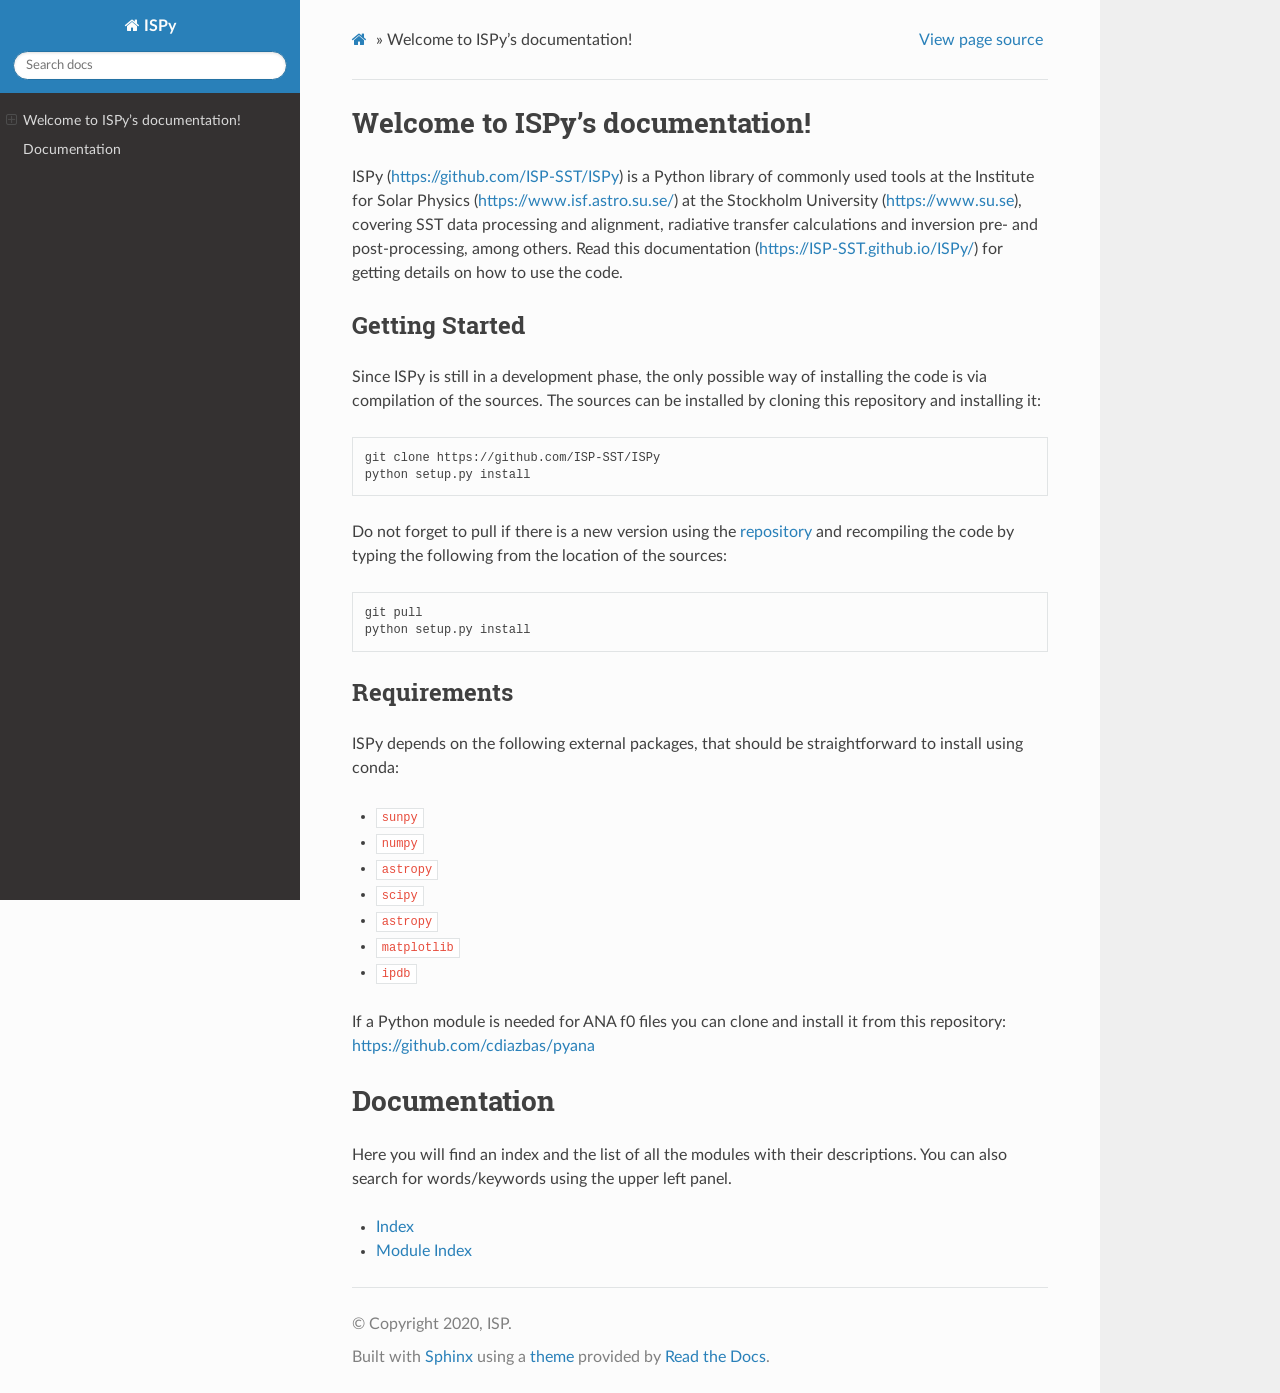
==== index.html @ ea4c1c2f "deploy: d328b750e63c481d239dda4cec0d5fa3be58a878" ====
<!DOCTYPE html>
<html class="writer-html5" lang="en" >
<head>
  <meta charset="utf-8" /><meta name="generator" content="Docutils 0.17.1: http://docutils.sourceforge.net/" />

  <meta name="viewport" content="width=device-width, initial-scale=1.0" />
  <title>Welcome to ISPy’s documentation! &mdash; ISPy 0.1 documentation</title>
      <link rel="stylesheet" href="_static/pygments.css" type="text/css" />
      <link rel="stylesheet" href="_static/css/theme.css" type="text/css" />
  <!--[if lt IE 9]>
    <script src="_static/js/html5shiv.min.js"></script>
  <![endif]-->
  
        <script data-url_root="./" id="documentation_options" src="_static/documentation_options.js"></script>
        <script src="_static/jquery.js"></script>
        <script src="_static/underscore.js"></script>
        <script src="_static/doctools.js"></script>
    <script src="_static/js/theme.js"></script>
    <link rel="index" title="Index" href="genindex.html" />
    <link rel="search" title="Search" href="search.html" /> 
</head>

<body class="wy-body-for-nav"> 
  <div class="wy-grid-for-nav">
    <nav data-toggle="wy-nav-shift" class="wy-nav-side">
      <div class="wy-side-scroll">
        <div class="wy-side-nav-search" >
            <a href="#" class="icon icon-home"> ISPy
          </a>
<div role="search">
  <form id="rtd-search-form" class="wy-form" action="search.html" method="get">
    <input type="text" name="q" placeholder="Search docs" />
    <input type="hidden" name="check_keywords" value="yes" />
    <input type="hidden" name="area" value="default" />
  </form>
</div>
        </div><div class="wy-menu wy-menu-vertical" data-spy="affix" role="navigation" aria-label="Navigation menu">
              <!-- Local TOC -->
              <div class="local-toc"><ul>
<li><a class="reference internal" href="#">Welcome to ISPy’s documentation!</a><ul>
<li><a class="reference internal" href="#getting-started">Getting Started</a></li>
<li><a class="reference internal" href="#requirements">Requirements</a></li>
</ul>
</li>
<li><a class="reference internal" href="#documentation">Documentation</a></li>
</ul>
</div>
        </div>
      </div>
    </nav>

    <section data-toggle="wy-nav-shift" class="wy-nav-content-wrap"><nav class="wy-nav-top" aria-label="Mobile navigation menu" >
          <i data-toggle="wy-nav-top" class="fa fa-bars"></i>
          <a href="#">ISPy</a>
      </nav>

      <div class="wy-nav-content">
        <div class="rst-content">
          <div role="navigation" aria-label="Page navigation">
  <ul class="wy-breadcrumbs">
      <li><a href="#" class="icon icon-home"></a> &raquo;</li>
      <li>Welcome to ISPy’s documentation!</li>
      <li class="wy-breadcrumbs-aside">
            <a href="_sources/index.rst.txt" rel="nofollow"> View page source</a>
      </li>
  </ul>
  <hr/>
</div>
          <div role="main" class="document" itemscope="itemscope" itemtype="http://schema.org/Article">
           <div itemprop="articleBody">
             
  <section id="welcome-to-ispy-s-documentation">
<h1>Welcome to ISPy’s documentation!<a class="headerlink" href="#welcome-to-ispy-s-documentation" title="Permalink to this headline"></a></h1>
<p>ISPy (<a class="reference external" href="https://github.com/ISP-SST/ISPy">https://github.com/ISP-SST/ISPy</a>) is a Python library of commonly used tools at the Institute for Solar Physics (<a class="reference external" href="https://www.isf.astro.su.se/">https://www.isf.astro.su.se/</a>) at the Stockholm University (<a class="reference external" href="https://www.su.se">https://www.su.se</a>), covering SST data processing and alignment, radiative transfer calculations and inversion pre- and post-processing, among others. Read this documentation (<a class="reference external" href="https://ISP-SST.github.io/ISPy/">https://ISP-SST.github.io/ISPy/</a>) for getting details on how to use the code.</p>
<section id="getting-started">
<h2>Getting Started<a class="headerlink" href="#getting-started" title="Permalink to this headline"></a></h2>
<p>Since ISPy is still in a development phase, the only possible way of
installing the code is via compilation of the sources.
The sources can be installed by cloning this repository and installing it:</p>
<div class="highlight-default notranslate"><div class="highlight"><pre><span></span><span class="n">git</span> <span class="n">clone</span> <span class="n">https</span><span class="p">:</span><span class="o">//</span><span class="n">github</span><span class="o">.</span><span class="n">com</span><span class="o">/</span><span class="n">ISP</span><span class="o">-</span><span class="n">SST</span><span class="o">/</span><span class="n">ISPy</span>
<span class="n">python</span> <span class="n">setup</span><span class="o">.</span><span class="n">py</span> <span class="n">install</span>
</pre></div>
</div>
<p>Do not forget to pull if there is a new version using the <a class="reference external" href="https://github.com/ISP-SST/ISPy">repository</a> and recompiling the code by typing the following from the location of the sources:</p>
<div class="highlight-default notranslate"><div class="highlight"><pre><span></span><span class="n">git</span> <span class="n">pull</span>
<span class="n">python</span> <span class="n">setup</span><span class="o">.</span><span class="n">py</span> <span class="n">install</span>
</pre></div>
</div>
</section>
<section id="requirements">
<h2>Requirements<a class="headerlink" href="#requirements" title="Permalink to this headline"></a></h2>
<p>ISPy depends on the following external packages, that should be straightforward to install using conda:</p>
<ul class="simple">
<li><p><code class="docutils literal notranslate"><span class="pre">sunpy</span></code></p></li>
<li><p><code class="docutils literal notranslate"><span class="pre">numpy</span></code></p></li>
<li><p><code class="docutils literal notranslate"><span class="pre">astropy</span></code></p></li>
<li><p><code class="docutils literal notranslate"><span class="pre">scipy</span></code></p></li>
<li><p><code class="docutils literal notranslate"><span class="pre">astropy</span></code></p></li>
<li><p><code class="docutils literal notranslate"><span class="pre">matplotlib</span></code></p></li>
<li><p><code class="docutils literal notranslate"><span class="pre">ipdb</span></code></p></li>
</ul>
<p>If a Python module is needed for ANA f0 files you can clone and install it from this repository: <a class="reference external" href="https://github.com/cdiazbas/pyana">https://github.com/cdiazbas/pyana</a></p>
<div class="toctree-wrapper compound">
</div>
</section>
</section>
<section id="documentation">
<h1>Documentation<a class="headerlink" href="#documentation" title="Permalink to this headline"></a></h1>
<p>Here you will find an index and the list of all the modules with their descriptions. You can also search for words/keywords using the upper left panel.</p>
<ul class="simple">
<li><p><a class="reference internal" href="genindex.html"><span class="std std-ref">Index</span></a></p></li>
<li><p><a class="reference internal" href="py-modindex.html"><span class="std std-ref">Module Index</span></a></p></li>
</ul>
</section>


           </div>
          </div>
          <footer>

  <hr/>

  <div role="contentinfo">
    <p>&#169; Copyright 2020, ISP.</p>
  </div>

  Built with <a href="https://www.sphinx-doc.org/">Sphinx</a> using a
    <a href="https://github.com/readthedocs/sphinx_rtd_theme">theme</a>
    provided by <a href="https://readthedocs.org">Read the Docs</a>.
   

</footer>
        </div>
      </div>
    </section>
  </div>
  <script>
      jQuery(function () {
          SphinxRtdTheme.Navigation.enable(true);
      });
  </script> 

</body>
</html>
---- _static/css/theme.css ----
html{box-sizing:border-box}*,:after,:before{box-sizing:inherit}article,aside,details,figcaption,figure,footer,header,hgroup,nav,section{display:block}audio,canvas,video{display:inline-block;*display:inline;*zoom:1}[hidden],audio:not([controls]){display:none}*{-webkit-box-sizing:border-box;-moz-box-sizing:border-box;box-sizing:border-box}html{font-size:100%;-webkit-text-size-adjust:100%;-ms-text-size-adjust:100%}body{margin:0}a:active,a:hover{outline:0}abbr[title]{border-bottom:1px dotted}b,strong{font-weight:700}blockquote{margin:0}dfn{font-style:italic}ins{background:#ff9;text-decoration:none}ins,mark{color:#000}mark{background:#ff0;font-style:italic;font-weight:700}.rst-content code,.rst-content tt,code,kbd,pre,samp{font-family:monospace,serif;_font-family:courier new,monospace;font-size:1em}pre{white-space:pre}q{quotes:none}q:after,q:before{content:"";content:none}small{font-size:85%}sub,sup{font-size:75%;line-height:0;position:relative;vertical-align:baseline}sup{top:-.5em}sub{bottom:-.25em}dl,ol,ul{margin:0;padding:0;list-style:none;list-style-image:none}li{list-style:none}dd{margin:0}img{border:0;-ms-interpolation-mode:bicubic;vertical-align:middle;max-width:100%}svg:not(:root){overflow:hidden}figure,form{margin:0}label{cursor:pointer}button,input,select,textarea{font-size:100%;margin:0;vertical-align:baseline;*vertical-align:middle}button,input{line-height:normal}button,input[type=button],input[type=reset],input[type=submit]{cursor:pointer;-webkit-appearance:button;*overflow:visible}button[disabled],input[disabled]{cursor:default}input[type=search]{-webkit-appearance:textfield;-moz-box-sizing:content-box;-webkit-box-sizing:content-box;box-sizing:content-box}textarea{resize:vertical}table{border-collapse:collapse;border-spacing:0}td{vertical-align:top}.chromeframe{margin:.2em 0;background:#ccc;color:#000;padding:.2em 0}.ir{display:block;border:0;text-indent:-999em;overflow:hidden;background-color:transparent;background-repeat:no-repeat;text-align:left;direction:ltr;*line-height:0}.ir br{display:none}.hidden{display:none!important;visibility:hidden}.visuallyhidden{border:0;clip:rect(0 0 0 0);height:1px;margin:-1px;overflow:hidden;padding:0;position:absolute;width:1px}.visuallyhidden.focusable:active,.visuallyhidden.focusable:focus{clip:auto;height:auto;margin:0;overflow:visible;position:static;width:auto}.invisible{visibility:hidden}.relative{position:relative}big,small{font-size:100%}@media print{body,html,section{background:none!important}*{box-shadow:none!important;text-shadow:none!important;filter:none!important;-ms-filter:none!important}a,a:visited{text-decoration:underline}.ir a:after,a[href^="#"]:after,a[href^="javascript:"]:after{content:""}blockquote,pre{page-break-inside:avoid}thead{display:table-header-group}img,tr{page-break-inside:avoid}img{max-width:100%!important}@page{margin:.5cm}.rst-content .toctree-wrapper>p.caption,h2,h3,p{orphans:3;widows:3}.rst-content .toctree-wrapper>p.caption,h2,h3{page-break-after:avoid}}.btn,.fa:before,.icon:before,.rst-content .admonition,.rst-content .admonition-title:before,.rst-content .admonition-todo,.rst-content .attention,.rst-content .caution,.rst-content .code-block-caption .headerlink:before,.rst-content .danger,.rst-content .eqno .headerlink:before,.rst-content .error,.rst-content .hint,.rst-content .important,.rst-content .note,.rst-content .seealso,.rst-content .tip,.rst-content .warning,.rst-content code.download span:first-child:before,.rst-content dl dt .headerlink:before,.rst-content h1 .headerlink:before,.rst-content h2 .headerlink:before,.rst-content h3 .headerlink:before,.rst-content h4 .headerlink:before,.rst-content h5 .headerlink:before,.rst-content h6 .headerlink:before,.rst-content p.caption .headerlink:before,.rst-content p .headerlink:before,.rst-content table>caption .headerlink:before,.rst-content tt.download span:first-child:before,.wy-alert,.wy-dropdown .caret:before,.wy-inline-validate.wy-inline-validate-danger .wy-input-context:before,.wy-inline-validate.wy-inline-validate-info .wy-input-context:before,.wy-inline-validate.wy-inline-validate-success .wy-input-context:before,.wy-inline-validate.wy-inline-validate-warning .wy-input-context:before,.wy-menu-vertical li.current>a,.wy-menu-vertical li.current>a button.toctree-expand:before,.wy-menu-vertical li.on a,.wy-menu-vertical li.on a button.toctree-expand:before,.wy-menu-vertical li button.toctree-expand:before,.wy-nav-top a,.wy-side-nav-search .wy-dropdown>a,.wy-side-nav-search>a,input[type=color],input[type=date],input[type=datetime-local],input[type=datetime],input[type=email],input[type=month],input[type=number],input[type=password],input[type=search],input[type=tel],input[type=text],input[type=time],input[type=url],input[type=week],select,textarea{-webkit-font-smoothing:antialiased}.clearfix{*zoom:1}.clearfix:after,.clearfix:before{display:table;content:""}.clearfix:after{clear:both}/*!
 *  Font Awesome 4.7.0 by @davegandy - http://fontawesome.io - @fontawesome
 *  License - http://fontawesome.io/license (Font: SIL OFL 1.1, CSS: MIT License)
 */@font-face{font-family:FontAwesome;src:url(fonts/fontawesome-webfont.eot?674f50d287a8c48dc19ba404d20fe713);src:url(fonts/fontawesome-webfont.eot?674f50d287a8c48dc19ba404d20fe713?#iefix&v=4.7.0) format("embedded-opentype"),url(fonts/fontawesome-webfont.woff2?af7ae505a9eed503f8b8e6982036873e) format("woff2"),url(fonts/fontawesome-webfont.woff?fee66e712a8a08eef5805a46892932ad) format("woff"),url(fonts/fontawesome-webfont.ttf?b06871f281fee6b241d60582ae9369b9) format("truetype"),url(fonts/fontawesome-webfont.svg?912ec66d7572ff821749319396470bde#fontawesomeregular) format("svg");font-weight:400;font-style:normal}.fa,.icon,.rst-content .admonition-title,.rst-content .code-block-caption .headerlink,.rst-content .eqno .headerlink,.rst-content code.download span:first-child,.rst-content dl dt .headerlink,.rst-content h1 .headerlink,.rst-content h2 .headerlink,.rst-content h3 .headerlink,.rst-content h4 .headerlink,.rst-content h5 .headerlink,.rst-content h6 .headerlink,.rst-content p.caption .headerlink,.rst-content p .headerlink,.rst-content table>caption .headerlink,.rst-content tt.download span:first-child,.wy-menu-vertical li.current>a button.toctree-expand,.wy-menu-vertical li.on a button.toctree-expand,.wy-menu-vertical li button.toctree-expand{display:inline-block;font:normal normal normal 14px/1 FontAwesome;font-size:inherit;text-rendering:auto;-webkit-font-smoothing:antialiased;-moz-osx-font-smoothing:grayscale}.fa-lg{font-size:1.33333em;line-height:.75em;vertical-align:-15%}.fa-2x{font-size:2em}.fa-3x{font-size:3em}.fa-4x{font-size:4em}.fa-5x{font-size:5em}.fa-fw{width:1.28571em;text-align:center}.fa-ul{padding-left:0;margin-left:2.14286em;list-style-type:none}.fa-ul>li{position:relative}.fa-li{position:absolute;left:-2.14286em;width:2.14286em;top:.14286em;text-align:center}.fa-li.fa-lg{left:-1.85714em}.fa-border{padding:.2em .25em .15em;border:.08em solid #eee;border-radius:.1em}.fa-pull-left{float:left}.fa-pull-right{float:right}.fa-pull-left.icon,.fa.fa-pull-left,.rst-content .code-block-caption .fa-pull-left.headerlink,.rst-content .eqno .fa-pull-left.headerlink,.rst-content .fa-pull-left.admonition-title,.rst-content code.download span.fa-pull-left:first-child,.rst-content dl dt .fa-pull-left.headerlink,.rst-content h1 .fa-pull-left.headerlink,.rst-content h2 .fa-pull-left.headerlink,.rst-content h3 .fa-pull-left.headerlink,.rst-content h4 .fa-pull-left.headerlink,.rst-content h5 .fa-pull-left.headerlink,.rst-content h6 .fa-pull-left.headerlink,.rst-content p .fa-pull-left.headerlink,.rst-content table>caption .fa-pull-left.headerlink,.rst-content tt.download span.fa-pull-left:first-child,.wy-menu-vertical li.current>a button.fa-pull-left.toctree-expand,.wy-menu-vertical li.on a button.fa-pull-left.toctree-expand,.wy-menu-vertical li button.fa-pull-left.toctree-expand{margin-right:.3em}.fa-pull-right.icon,.fa.fa-pull-right,.rst-content .code-block-caption .fa-pull-right.headerlink,.rst-content .eqno .fa-pull-right.headerlink,.rst-content .fa-pull-right.admonition-title,.rst-content code.download span.fa-pull-right:first-child,.rst-content dl dt .fa-pull-right.headerlink,.rst-content h1 .fa-pull-right.headerlink,.rst-content h2 .fa-pull-right.headerlink,.rst-content h3 .fa-pull-right.headerlink,.rst-content h4 .fa-pull-right.headerlink,.rst-content h5 .fa-pull-right.headerlink,.rst-content h6 .fa-pull-right.headerlink,.rst-content p .fa-pull-right.headerlink,.rst-content table>caption .fa-pull-right.headerlink,.rst-content tt.download span.fa-pull-right:first-child,.wy-menu-vertical li.current>a button.fa-pull-right.toctree-expand,.wy-menu-vertical li.on a button.fa-pull-right.toctree-expand,.wy-menu-vertical li button.fa-pull-right.toctree-expand{margin-left:.3em}.pull-right{float:right}.pull-left{float:left}.fa.pull-left,.pull-left.icon,.rst-content .code-block-caption .pull-left.headerlink,.rst-content .eqno .pull-left.headerlink,.rst-content .pull-left.admonition-title,.rst-content code.download span.pull-left:first-child,.rst-content dl dt .pull-left.headerlink,.rst-content h1 .pull-left.headerlink,.rst-content h2 .pull-left.headerlink,.rst-content h3 .pull-left.headerlink,.rst-content h4 .pull-left.headerlink,.rst-content h5 .pull-left.headerlink,.rst-content h6 .pull-left.headerlink,.rst-content p .pull-left.headerlink,.rst-content table>caption .pull-left.headerlink,.rst-content tt.download span.pull-left:first-child,.wy-menu-vertical li.current>a button.pull-left.toctree-expand,.wy-menu-vertical li.on a button.pull-left.toctree-expand,.wy-menu-vertical li button.pull-left.toctree-expand{margin-right:.3em}.fa.pull-right,.pull-right.icon,.rst-content .code-block-caption .pull-right.headerlink,.rst-content .eqno .pull-right.headerlink,.rst-content .pull-right.admonition-title,.rst-content code.download span.pull-right:first-child,.rst-content dl dt .pull-right.headerlink,.rst-content h1 .pull-right.headerlink,.rst-content h2 .pull-right.headerlink,.rst-content h3 .pull-right.headerlink,.rst-content h4 .pull-right.headerlink,.rst-content h5 .pull-right.headerlink,.rst-content h6 .pull-right.headerlink,.rst-content p .pull-right.headerlink,.rst-content table>caption .pull-right.headerlink,.rst-content tt.download span.pull-right:first-child,.wy-menu-vertical li.current>a button.pull-right.toctree-expand,.wy-menu-vertical li.on a button.pull-right.toctree-expand,.wy-menu-vertical li button.pull-right.toctree-expand{margin-left:.3em}.fa-spin{-webkit-animation:fa-spin 2s linear infinite;animation:fa-spin 2s linear infinite}.fa-pulse{-webkit-animation:fa-spin 1s steps(8) infinite;animation:fa-spin 1s steps(8) infinite}@-webkit-keyframes fa-spin{0%{-webkit-transform:rotate(0deg);transform:rotate(0deg)}to{-webkit-transform:rotate(359deg);transform:rotate(359deg)}}@keyframes fa-spin{0%{-webkit-transform:rotate(0deg);transform:rotate(0deg)}to{-webkit-transform:rotate(359deg);transform:rotate(359deg)}}.fa-rotate-90{-ms-filter:"progid:DXImageTransform.Microsoft.BasicImage(rotation=1)";-webkit-transform:rotate(90deg);-ms-transform:rotate(90deg);transform:rotate(90deg)}.fa-rotate-180{-ms-filter:"progid:DXImageTransform.Microsoft.BasicImage(rotation=2)";-webkit-transform:rotate(180deg);-ms-transform:rotate(180deg);transform:rotate(180deg)}.fa-rotate-270{-ms-filter:"progid:DXImageTransform.Microsoft.BasicImage(rotation=3)";-webkit-transform:rotate(270deg);-ms-transform:rotate(270deg);transform:rotate(270deg)}.fa-flip-horizontal{-ms-filter:"progid:DXImageTransform.Microsoft.BasicImage(rotation=0, mirror=1)";-webkit-transform:scaleX(-1);-ms-transform:scaleX(-1);transform:scaleX(-1)}.fa-flip-vertical{-ms-filter:"progid:DXImageTransform.Microsoft.BasicImage(rotation=2, mirror=1)";-webkit-transform:scaleY(-1);-ms-transform:scaleY(-1);transform:scaleY(-1)}:root .fa-flip-horizontal,:root .fa-flip-vertical,:root .fa-rotate-90,:root .fa-rotate-180,:root .fa-rotate-270{filter:none}.fa-stack{position:relative;display:inline-block;width:2em;height:2em;line-height:2em;vertical-align:middle}.fa-stack-1x,.fa-stack-2x{position:absolute;left:0;width:100%;text-align:center}.fa-stack-1x{line-height:inherit}.fa-stack-2x{font-size:2em}.fa-inverse{color:#fff}.fa-glass:before{content:""}.fa-music:before{content:""}.fa-search:before,.icon-search:before{content:""}.fa-envelope-o:before{content:""}.fa-heart:before{content:""}.fa-star:before{content:""}.fa-star-o:before{content:""}.fa-user:before{content:""}.fa-film:before{content:""}.fa-th-large:before{content:""}.fa-th:before{content:""}.fa-th-list:before{content:""}.fa-check:before{content:""}.fa-close:before,.fa-remove:before,.fa-times:before{content:""}.fa-search-plus:before{content:""}.fa-search-minus:before{content:""}.fa-power-off:before{content:""}.fa-signal:before{content:""}.fa-cog:before,.fa-gear:before{content:""}.fa-trash-o:before{content:""}.fa-home:before,.icon-home:before{content:""}.fa-file-o:before{content:""}.fa-clock-o:before{content:""}.fa-road:before{content:""}.fa-download:before,.rst-content code.download span:first-child:before,.rst-content tt.download span:first-child:before{content:""}.fa-arrow-circle-o-down:before{content:""}.fa-arrow-circle-o-up:before{content:""}.fa-inbox:before{content:""}.fa-play-circle-o:before{content:""}.fa-repeat:before,.fa-rotate-right:before{content:""}.fa-refresh:before{content:""}.fa-list-alt:before{content:""}.fa-lock:before{content:""}.fa-flag:before{content:""}.fa-headphones:before{content:""}.fa-volume-off:before{content:""}.fa-volume-down:before{content:""}.fa-volume-up:before{content:""}.fa-qrcode:before{content:""}.fa-barcode:before{content:""}.fa-tag:before{content:""}.fa-tags:before{content:""}.fa-book:before,.icon-book:before{content:""}.fa-bookmark:before{content:""}.fa-print:before{content:""}.fa-camera:before{content:""}.fa-font:before{content:""}.fa-bold:before{content:""}.fa-italic:before{content:""}.fa-text-height:before{content:""}.fa-text-width:before{content:""}.fa-align-left:before{content:""}.fa-align-center:before{content:""}.fa-align-right:before{content:""}.fa-align-justify:before{content:""}.fa-list:before{content:""}.fa-dedent:before,.fa-outdent:before{content:""}.fa-indent:before{content:""}.fa-video-camera:before{content:""}.fa-image:before,.fa-photo:before,.fa-picture-o:before{content:""}.fa-pencil:before{content:""}.fa-map-marker:before{content:""}.fa-adjust:before{content:""}.fa-tint:before{content:""}.fa-edit:before,.fa-pencil-square-o:before{content:""}.fa-share-square-o:before{content:""}.fa-check-square-o:before{content:""}.fa-arrows:before{content:""}.fa-step-backward:before{content:""}.fa-fast-backward:before{content:""}.fa-backward:before{content:""}.fa-play:before{content:""}.fa-pause:before{content:""}.fa-stop:before{content:""}.fa-forward:before{content:""}.fa-fast-forward:before{content:""}.fa-step-forward:before{content:""}.fa-eject:before{content:""}.fa-chevron-left:before{content:""}.fa-chevron-right:before{content:""}.fa-plus-circle:before{content:""}.fa-minus-circle:before{content:""}.fa-times-circle:before,.wy-inline-validate.wy-inline-validate-danger .wy-input-context:before{content:""}.fa-check-circle:before,.wy-inline-validate.wy-inline-validate-success .wy-input-context:before{content:""}.fa-question-circle:before{content:""}.fa-info-circle:before{content:""}.fa-crosshairs:before{content:""}.fa-times-circle-o:before{content:""}.fa-check-circle-o:before{content:""}.fa-ban:before{content:""}.fa-arrow-left:before{content:""}.fa-arrow-right:before{content:""}.fa-arrow-up:before{content:""}.fa-arrow-down:before{content:""}.fa-mail-forward:before,.fa-share:before{content:""}.fa-expand:before{content:""}.fa-compress:before{content:""}.fa-plus:before{content:""}.fa-minus:before{content:""}.fa-asterisk:before{content:""}.fa-exclamation-circle:before,.rst-content .admonition-title:before,.wy-inline-validate.wy-inline-validate-info .wy-input-context:before,.wy-inline-validate.wy-inline-validate-warning .wy-input-context:before{content:""}.fa-gift:before{content:""}.fa-leaf:before{content:""}.fa-fire:before,.icon-fire:before{content:""}.fa-eye:before{content:""}.fa-eye-slash:before{content:""}.fa-exclamation-triangle:before,.fa-warning:before{content:""}.fa-plane:before{content:""}.fa-calendar:before{content:""}.fa-random:before{content:""}.fa-comment:before{content:""}.fa-magnet:before{content:""}.fa-chevron-up:before{content:""}.fa-chevron-down:before{content:""}.fa-retweet:before{content:""}.fa-shopping-cart:before{content:""}.fa-folder:before{content:""}.fa-folder-open:before{content:""}.fa-arrows-v:before{content:""}.fa-arrows-h:before{content:""}.fa-bar-chart-o:before,.fa-bar-chart:before{content:""}.fa-twitter-square:before{content:""}.fa-facebook-square:before{content:""}.fa-camera-retro:before{content:""}.fa-key:before{content:""}.fa-cogs:before,.fa-gears:before{content:""}.fa-comments:before{content:""}.fa-thumbs-o-up:before{content:""}.fa-thumbs-o-down:before{content:""}.fa-star-half:before{content:""}.fa-heart-o:before{content:""}.fa-sign-out:before{content:""}.fa-linkedin-square:before{content:""}.fa-thumb-tack:before{content:""}.fa-external-link:before{content:""}.fa-sign-in:before{content:""}.fa-trophy:before{content:""}.fa-github-square:before{content:""}.fa-upload:before{content:""}.fa-lemon-o:before{content:""}.fa-phone:before{content:""}.fa-square-o:before{content:""}.fa-bookmark-o:before{content:""}.fa-phone-square:before{content:""}.fa-twitter:before{content:""}.fa-facebook-f:before,.fa-facebook:before{content:""}.fa-github:before,.icon-github:before{content:""}.fa-unlock:before{content:""}.fa-credit-card:before{content:""}.fa-feed:before,.fa-rss:before{content:""}.fa-hdd-o:before{content:""}.fa-bullhorn:before{content:""}.fa-bell:before{content:""}.fa-certificate:before{content:""}.fa-hand-o-right:before{content:""}.fa-hand-o-left:before{content:""}.fa-hand-o-up:before{content:""}.fa-hand-o-down:before{content:""}.fa-arrow-circle-left:before,.icon-circle-arrow-left:before{content:""}.fa-arrow-circle-right:before,.icon-circle-arrow-right:before{content:""}.fa-arrow-circle-up:before{content:""}.fa-arrow-circle-down:before{content:""}.fa-globe:before{content:""}.fa-wrench:before{content:""}.fa-tasks:before{content:""}.fa-filter:before{content:""}.fa-briefcase:before{content:""}.fa-arrows-alt:before{content:""}.fa-group:before,.fa-users:before{content:""}.fa-chain:before,.fa-link:before,.icon-link:before{content:""}.fa-cloud:before{content:""}.fa-flask:before{content:""}.fa-cut:before,.fa-scissors:before{content:""}.fa-copy:before,.fa-files-o:before{content:""}.fa-paperclip:before{content:""}.fa-floppy-o:before,.fa-save:before{content:""}.fa-square:before{content:""}.fa-bars:before,.fa-navicon:before,.fa-reorder:before{content:""}.fa-list-ul:before{content:""}.fa-list-ol:before{content:""}.fa-strikethrough:before{content:""}.fa-underline:before{content:""}.fa-table:before{content:""}.fa-magic:before{content:""}.fa-truck:before{content:""}.fa-pinterest:before{content:""}.fa-pinterest-square:before{content:""}.fa-google-plus-square:before{content:""}.fa-google-plus:before{content:""}.fa-money:before{content:""}.fa-caret-down:before,.icon-caret-down:before,.wy-dropdown .caret:before{content:""}.fa-caret-up:before{content:""}.fa-caret-left:before{content:""}.fa-caret-right:before{content:""}.fa-columns:before{content:""}.fa-sort:before,.fa-unsorted:before{content:""}.fa-sort-desc:before,.fa-sort-down:before{content:""}.fa-sort-asc:before,.fa-sort-up:before{content:""}.fa-envelope:before{content:""}.fa-linkedin:before{content:""}.fa-rotate-left:before,.fa-undo:before{content:""}.fa-gavel:before,.fa-legal:before{content:""}.fa-dashboard:before,.fa-tachometer:before{content:""}.fa-comment-o:before{content:""}.fa-comments-o:before{content:""}.fa-bolt:before,.fa-flash:before{content:""}.fa-sitemap:before{content:""}.fa-umbrella:before{content:""}.fa-clipboard:before,.fa-paste:before{content:""}.fa-lightbulb-o:before{content:""}.fa-exchange:before{content:""}.fa-cloud-download:before{content:""}.fa-cloud-upload:before{content:""}.fa-user-md:before{content:""}.fa-stethoscope:before{content:""}.fa-suitcase:before{content:""}.fa-bell-o:before{content:""}.fa-coffee:before{content:""}.fa-cutlery:before{content:""}.fa-file-text-o:before{content:""}.fa-building-o:before{content:""}.fa-hospital-o:before{content:""}.fa-ambulance:before{content:""}.fa-medkit:before{content:""}.fa-fighter-jet:before{content:""}.fa-beer:before{content:""}.fa-h-square:before{content:""}.fa-plus-square:before{content:""}.fa-angle-double-left:before{content:""}.fa-angle-double-right:before{content:""}.fa-angle-double-up:before{content:""}.fa-angle-double-down:before{content:""}.fa-angle-left:before{content:""}.fa-angle-right:before{content:""}.fa-angle-up:before{content:""}.fa-angle-down:before{content:""}.fa-desktop:before{content:""}.fa-laptop:before{content:""}.fa-tablet:before{content:""}.fa-mobile-phone:before,.fa-mobile:before{content:""}.fa-circle-o:before{content:""}.fa-quote-left:before{content:""}.fa-quote-right:before{content:""}.fa-spinner:before{content:""}.fa-circle:before{content:""}.fa-mail-reply:before,.fa-reply:before{content:""}.fa-github-alt:before{content:""}.fa-folder-o:before{content:""}.fa-folder-open-o:before{content:""}.fa-smile-o:before{content:""}.fa-frown-o:before{content:""}.fa-meh-o:before{content:""}.fa-gamepad:before{content:""}.fa-keyboard-o:before{content:""}.fa-flag-o:before{content:""}.fa-flag-checkered:before{content:""}.fa-terminal:before{content:""}.fa-code:before{content:""}.fa-mail-reply-all:before,.fa-reply-all:before{content:""}.fa-star-half-empty:before,.fa-star-half-full:before,.fa-star-half-o:before{content:""}.fa-location-arrow:before{content:""}.fa-crop:before{content:""}.fa-code-fork:before{content:""}.fa-chain-broken:before,.fa-unlink:before{content:""}.fa-question:before{content:""}.fa-info:before{content:""}.fa-exclamation:before{content:""}.fa-superscript:before{content:""}.fa-subscript:before{content:""}.fa-eraser:before{content:""}.fa-puzzle-piece:before{content:""}.fa-microphone:before{content:""}.fa-microphone-slash:before{content:""}.fa-shield:before{content:""}.fa-calendar-o:before{content:""}.fa-fire-extinguisher:before{content:""}.fa-rocket:before{content:""}.fa-maxcdn:before{content:""}.fa-chevron-circle-left:before{content:""}.fa-chevron-circle-right:before{content:""}.fa-chevron-circle-up:before{content:""}.fa-chevron-circle-down:before{content:""}.fa-html5:before{content:""}.fa-css3:before{content:""}.fa-anchor:before{content:""}.fa-unlock-alt:before{content:""}.fa-bullseye:before{content:""}.fa-ellipsis-h:before{content:""}.fa-ellipsis-v:before{content:""}.fa-rss-square:before{content:""}.fa-play-circle:before{content:""}.fa-ticket:before{content:""}.fa-minus-square:before{content:""}.fa-minus-square-o:before,.wy-menu-vertical li.current>a button.toctree-expand:before,.wy-menu-vertical li.on a button.toctree-expand:before{content:""}.fa-level-up:before{content:""}.fa-level-down:before{content:""}.fa-check-square:before{content:""}.fa-pencil-square:before{content:""}.fa-external-link-square:before{content:""}.fa-share-square:before{content:""}.fa-compass:before{content:""}.fa-caret-square-o-down:before,.fa-toggle-down:before{content:""}.fa-caret-square-o-up:before,.fa-toggle-up:before{content:""}.fa-caret-square-o-right:before,.fa-toggle-right:before{content:""}.fa-eur:before,.fa-euro:before{content:""}.fa-gbp:before{content:""}.fa-dollar:before,.fa-usd:before{content:""}.fa-inr:before,.fa-rupee:before{content:""}.fa-cny:before,.fa-jpy:before,.fa-rmb:before,.fa-yen:before{content:""}.fa-rouble:before,.fa-rub:before,.fa-ruble:before{content:""}.fa-krw:before,.fa-won:before{content:""}.fa-bitcoin:before,.fa-btc:before{content:""}.fa-file:before{content:""}.fa-file-text:before{content:""}.fa-sort-alpha-asc:before{content:""}.fa-sort-alpha-desc:before{content:""}.fa-sort-amount-asc:before{content:""}.fa-sort-amount-desc:before{content:""}.fa-sort-numeric-asc:before{content:""}.fa-sort-numeric-desc:before{content:""}.fa-thumbs-up:before{content:""}.fa-thumbs-down:before{content:""}.fa-youtube-square:before{content:""}.fa-youtube:before{content:""}.fa-xing:before{content:""}.fa-xing-square:before{content:""}.fa-youtube-play:before{content:""}.fa-dropbox:before{content:""}.fa-stack-overflow:before{content:""}.fa-instagram:before{content:""}.fa-flickr:before{content:""}.fa-adn:before{content:""}.fa-bitbucket:before,.icon-bitbucket:before{content:""}.fa-bitbucket-square:before{content:""}.fa-tumblr:before{content:""}.fa-tumblr-square:before{content:""}.fa-long-arrow-down:before{content:""}.fa-long-arrow-up:before{content:""}.fa-long-arrow-left:before{content:""}.fa-long-arrow-right:before{content:""}.fa-apple:before{content:""}.fa-windows:before{content:""}.fa-android:before{content:""}.fa-linux:before{content:""}.fa-dribbble:before{content:""}.fa-skype:before{content:""}.fa-foursquare:before{content:""}.fa-trello:before{content:""}.fa-female:before{content:""}.fa-male:before{content:""}.fa-gittip:before,.fa-gratipay:before{content:""}.fa-sun-o:before{content:""}.fa-moon-o:before{content:""}.fa-archive:before{content:""}.fa-bug:before{content:""}.fa-vk:before{content:""}.fa-weibo:before{content:""}.fa-renren:before{content:""}.fa-pagelines:before{content:""}.fa-stack-exchange:before{content:""}.fa-arrow-circle-o-right:before{content:""}.fa-arrow-circle-o-left:before{content:""}.fa-caret-square-o-left:before,.fa-toggle-left:before{content:""}.fa-dot-circle-o:before{content:""}.fa-wheelchair:before{content:""}.fa-vimeo-square:before{content:""}.fa-try:before,.fa-turkish-lira:before{content:""}.fa-plus-square-o:before,.wy-menu-vertical li button.toctree-expand:before{content:""}.fa-space-shuttle:before{content:""}.fa-slack:before{content:""}.fa-envelope-square:before{content:""}.fa-wordpress:before{content:""}.fa-openid:before{content:""}.fa-bank:before,.fa-institution:before,.fa-university:before{content:""}.fa-graduation-cap:before,.fa-mortar-board:before{content:""}.fa-yahoo:before{content:""}.fa-google:before{content:""}.fa-reddit:before{content:""}.fa-reddit-square:before{content:""}.fa-stumbleupon-circle:before{content:""}.fa-stumbleupon:before{content:""}.fa-delicious:before{content:""}.fa-digg:before{content:""}.fa-pied-piper-pp:before{content:""}.fa-pied-piper-alt:before{content:""}.fa-drupal:before{content:""}.fa-joomla:before{content:""}.fa-language:before{content:""}.fa-fax:before{content:""}.fa-building:before{content:""}.fa-child:before{content:""}.fa-paw:before{content:""}.fa-spoon:before{content:""}.fa-cube:before{content:""}.fa-cubes:before{content:""}.fa-behance:before{content:""}.fa-behance-square:before{content:""}.fa-steam:before{content:""}.fa-steam-square:before{content:""}.fa-recycle:before{content:""}.fa-automobile:before,.fa-car:before{content:""}.fa-cab:before,.fa-taxi:before{content:""}.fa-tree:before{content:""}.fa-spotify:before{content:""}.fa-deviantart:before{content:""}.fa-soundcloud:before{content:""}.fa-database:before{content:""}.fa-file-pdf-o:before{content:""}.fa-file-word-o:before{content:""}.fa-file-excel-o:before{content:""}.fa-file-powerpoint-o:before{content:""}.fa-file-image-o:before,.fa-file-photo-o:before,.fa-file-picture-o:before{content:""}.fa-file-archive-o:before,.fa-file-zip-o:before{content:""}.fa-file-audio-o:before,.fa-file-sound-o:before{content:""}.fa-file-movie-o:before,.fa-file-video-o:before{content:""}.fa-file-code-o:before{content:""}.fa-vine:before{content:""}.fa-codepen:before{content:""}.fa-jsfiddle:before{content:""}.fa-life-bouy:before,.fa-life-buoy:before,.fa-life-ring:before,.fa-life-saver:before,.fa-support:before{content:""}.fa-circle-o-notch:before{content:""}.fa-ra:before,.fa-rebel:before,.fa-resistance:before{content:""}.fa-empire:before,.fa-ge:before{content:""}.fa-git-square:before{content:""}.fa-git:before{content:""}.fa-hacker-news:before,.fa-y-combinator-square:before,.fa-yc-square:before{content:""}.fa-tencent-weibo:before{content:""}.fa-qq:before{content:""}.fa-wechat:before,.fa-weixin:before{content:""}.fa-paper-plane:before,.fa-send:before{content:""}.fa-paper-plane-o:before,.fa-send-o:before{content:""}.fa-history:before{content:""}.fa-circle-thin:before{content:""}.fa-header:before{content:""}.fa-paragraph:before{content:""}.fa-sliders:before{content:""}.fa-share-alt:before{content:""}.fa-share-alt-square:before{content:""}.fa-bomb:before{content:""}.fa-futbol-o:before,.fa-soccer-ball-o:before{content:""}.fa-tty:before{content:""}.fa-binoculars:before{content:""}.fa-plug:before{content:""}.fa-slideshare:before{content:""}.fa-twitch:before{content:""}.fa-yelp:before{content:""}.fa-newspaper-o:before{content:""}.fa-wifi:before{content:""}.fa-calculator:before{content:""}.fa-paypal:before{content:""}.fa-google-wallet:before{content:""}.fa-cc-visa:before{content:""}.fa-cc-mastercard:before{content:""}.fa-cc-discover:before{content:""}.fa-cc-amex:before{content:""}.fa-cc-paypal:before{content:""}.fa-cc-stripe:before{content:""}.fa-bell-slash:before{content:""}.fa-bell-slash-o:before{content:""}.fa-trash:before{content:""}.fa-copyright:before{content:""}.fa-at:before{content:""}.fa-eyedropper:before{content:""}.fa-paint-brush:before{content:""}.fa-birthday-cake:before{content:""}.fa-area-chart:before{content:""}.fa-pie-chart:before{content:""}.fa-line-chart:before{content:""}.fa-lastfm:before{content:""}.fa-lastfm-square:before{content:""}.fa-toggle-off:before{content:""}.fa-toggle-on:before{content:""}.fa-bicycle:before{content:""}.fa-bus:before{content:""}.fa-ioxhost:before{content:""}.fa-angellist:before{content:""}.fa-cc:before{content:""}.fa-ils:before,.fa-shekel:before,.fa-sheqel:before{content:""}.fa-meanpath:before{content:""}.fa-buysellads:before{content:""}.fa-connectdevelop:before{content:""}.fa-dashcube:before{content:""}.fa-forumbee:before{content:""}.fa-leanpub:before{content:""}.fa-sellsy:before{content:""}.fa-shirtsinbulk:before{content:""}.fa-simplybuilt:before{content:""}.fa-skyatlas:before{content:""}.fa-cart-plus:before{content:""}.fa-cart-arrow-down:before{content:""}.fa-diamond:before{content:""}.fa-ship:before{content:""}.fa-user-secret:before{content:""}.fa-motorcycle:before{content:""}.fa-street-view:before{content:""}.fa-heartbeat:before{content:""}.fa-venus:before{content:""}.fa-mars:before{content:""}.fa-mercury:before{content:""}.fa-intersex:before,.fa-transgender:before{content:""}.fa-transgender-alt:before{content:""}.fa-venus-double:before{content:""}.fa-mars-double:before{content:""}.fa-venus-mars:before{content:""}.fa-mars-stroke:before{content:""}.fa-mars-stroke-v:before{content:""}.fa-mars-stroke-h:before{content:""}.fa-neuter:before{content:""}.fa-genderless:before{content:""}.fa-facebook-official:before{content:""}.fa-pinterest-p:before{content:""}.fa-whatsapp:before{content:""}.fa-server:before{content:""}.fa-user-plus:before{content:""}.fa-user-times:before{content:""}.fa-bed:before,.fa-hotel:before{content:""}.fa-viacoin:before{content:""}.fa-train:before{content:""}.fa-subway:before{content:""}.fa-medium:before{content:""}.fa-y-combinator:before,.fa-yc:before{content:""}.fa-optin-monster:before{content:""}.fa-opencart:before{content:""}.fa-expeditedssl:before{content:""}.fa-battery-4:before,.fa-battery-full:before,.fa-battery:before{content:""}.fa-battery-3:before,.fa-battery-three-quarters:before{content:""}.fa-battery-2:before,.fa-battery-half:before{content:""}.fa-battery-1:before,.fa-battery-quarter:before{content:""}.fa-battery-0:before,.fa-battery-empty:before{content:""}.fa-mouse-pointer:before{content:""}.fa-i-cursor:before{content:""}.fa-object-group:before{content:""}.fa-object-ungroup:before{content:""}.fa-sticky-note:before{content:""}.fa-sticky-note-o:before{content:""}.fa-cc-jcb:before{content:""}.fa-cc-diners-club:before{content:""}.fa-clone:before{content:""}.fa-balance-scale:before{content:""}.fa-hourglass-o:before{content:""}.fa-hourglass-1:before,.fa-hourglass-start:before{content:""}.fa-hourglass-2:before,.fa-hourglass-half:before{content:""}.fa-hourglass-3:before,.fa-hourglass-end:before{content:""}.fa-hourglass:before{content:""}.fa-hand-grab-o:before,.fa-hand-rock-o:before{content:""}.fa-hand-paper-o:before,.fa-hand-stop-o:before{content:""}.fa-hand-scissors-o:before{content:""}.fa-hand-lizard-o:before{content:""}.fa-hand-spock-o:before{content:""}.fa-hand-pointer-o:before{content:""}.fa-hand-peace-o:before{content:""}.fa-trademark:before{content:""}.fa-registered:before{content:""}.fa-creative-commons:before{content:""}.fa-gg:before{content:""}.fa-gg-circle:before{content:""}.fa-tripadvisor:before{content:""}.fa-odnoklassniki:before{content:""}.fa-odnoklassniki-square:before{content:""}.fa-get-pocket:before{content:""}.fa-wikipedia-w:before{content:""}.fa-safari:before{content:""}.fa-chrome:before{content:""}.fa-firefox:before{content:""}.fa-opera:before{content:""}.fa-internet-explorer:before{content:""}.fa-television:before,.fa-tv:before{content:""}.fa-contao:before{content:""}.fa-500px:before{content:""}.fa-amazon:before{content:""}.fa-calendar-plus-o:before{content:""}.fa-calendar-minus-o:before{content:""}.fa-calendar-times-o:before{content:""}.fa-calendar-check-o:before{content:""}.fa-industry:before{content:""}.fa-map-pin:before{content:""}.fa-map-signs:before{content:""}.fa-map-o:before{content:""}.fa-map:before{content:""}.fa-commenting:before{content:""}.fa-commenting-o:before{content:""}.fa-houzz:before{content:""}.fa-vimeo:before{content:""}.fa-black-tie:before{content:""}.fa-fonticons:before{content:""}.fa-reddit-alien:before{content:""}.fa-edge:before{content:""}.fa-credit-card-alt:before{content:""}.fa-codiepie:before{content:""}.fa-modx:before{content:""}.fa-fort-awesome:before{content:""}.fa-usb:before{content:""}.fa-product-hunt:before{content:""}.fa-mixcloud:before{content:""}.fa-scribd:before{content:""}.fa-pause-circle:before{content:""}.fa-pause-circle-o:before{content:""}.fa-stop-circle:before{content:""}.fa-stop-circle-o:before{content:""}.fa-shopping-bag:before{content:""}.fa-shopping-basket:before{content:""}.fa-hashtag:before{content:""}.fa-bluetooth:before{content:""}.fa-bluetooth-b:before{content:""}.fa-percent:before{content:""}.fa-gitlab:before,.icon-gitlab:before{content:""}.fa-wpbeginner:before{content:""}.fa-wpforms:before{content:""}.fa-envira:before{content:""}.fa-universal-access:before{content:""}.fa-wheelchair-alt:before{content:""}.fa-question-circle-o:before{content:""}.fa-blind:before{content:""}.fa-audio-description:before{content:""}.fa-volume-control-phone:before{content:""}.fa-braille:before{content:""}.fa-assistive-listening-systems:before{content:""}.fa-american-sign-language-interpreting:before,.fa-asl-interpreting:before{content:""}.fa-deaf:before,.fa-deafness:before,.fa-hard-of-hearing:before{content:""}.fa-glide:before{content:""}.fa-glide-g:before{content:""}.fa-sign-language:before,.fa-signing:before{content:""}.fa-low-vision:before{content:""}.fa-viadeo:before{content:""}.fa-viadeo-square:before{content:""}.fa-snapchat:before{content:""}.fa-snapchat-ghost:before{content:""}.fa-snapchat-square:before{content:""}.fa-pied-piper:before{content:""}.fa-first-order:before{content:""}.fa-yoast:before{content:""}.fa-themeisle:before{content:""}.fa-google-plus-circle:before,.fa-google-plus-official:before{content:""}.fa-fa:before,.fa-font-awesome:before{content:""}.fa-handshake-o:before{content:""}.fa-envelope-open:before{content:""}.fa-envelope-open-o:before{content:""}.fa-linode:before{content:""}.fa-address-book:before{content:""}.fa-address-book-o:before{content:""}.fa-address-card:before,.fa-vcard:before{content:""}.fa-address-card-o:before,.fa-vcard-o:before{content:""}.fa-user-circle:before{content:""}.fa-user-circle-o:before{content:""}.fa-user-o:before{content:""}.fa-id-badge:before{content:""}.fa-drivers-license:before,.fa-id-card:before{content:""}.fa-drivers-license-o:before,.fa-id-card-o:before{content:""}.fa-quora:before{content:""}.fa-free-code-camp:before{content:""}.fa-telegram:before{content:""}.fa-thermometer-4:before,.fa-thermometer-full:before,.fa-thermometer:before{content:""}.fa-thermometer-3:before,.fa-thermometer-three-quarters:before{content:""}.fa-thermometer-2:before,.fa-thermometer-half:before{content:""}.fa-thermometer-1:before,.fa-thermometer-quarter:before{content:""}.fa-thermometer-0:before,.fa-thermometer-empty:before{content:""}.fa-shower:before{content:""}.fa-bath:before,.fa-bathtub:before,.fa-s15:before{content:""}.fa-podcast:before{content:""}.fa-window-maximize:before{content:""}.fa-window-minimize:before{content:""}.fa-window-restore:before{content:""}.fa-times-rectangle:before,.fa-window-close:before{content:""}.fa-times-rectangle-o:before,.fa-window-close-o:before{content:""}.fa-bandcamp:before{content:""}.fa-grav:before{content:""}.fa-etsy:before{content:""}.fa-imdb:before{content:""}.fa-ravelry:before{content:""}.fa-eercast:before{content:""}.fa-microchip:before{content:""}.fa-snowflake-o:before{content:""}.fa-superpowers:before{content:""}.fa-wpexplorer:before{content:""}.fa-meetup:before{content:""}.sr-only{position:absolute;width:1px;height:1px;padding:0;margin:-1px;overflow:hidden;clip:rect(0,0,0,0);border:0}.sr-only-focusable:active,.sr-only-focusable:focus{position:static;width:auto;height:auto;margin:0;overflow:visible;clip:auto}.fa,.icon,.rst-content .admonition-title,.rst-content .code-block-caption .headerlink,.rst-content .eqno .headerlink,.rst-content code.download span:first-child,.rst-content dl dt .headerlink,.rst-content h1 .headerlink,.rst-content h2 .headerlink,.rst-content h3 .headerlink,.rst-content h4 .headerlink,.rst-content h5 .headerlink,.rst-content h6 .headerlink,.rst-content p.caption .headerlink,.rst-content p .headerlink,.rst-content table>caption .headerlink,.rst-content tt.download span:first-child,.wy-dropdown .caret,.wy-inline-validate.wy-inline-validate-danger .wy-input-context,.wy-inline-validate.wy-inline-validate-info .wy-input-context,.wy-inline-validate.wy-inline-validate-success .wy-input-context,.wy-inline-validate.wy-inline-validate-warning .wy-input-context,.wy-menu-vertical li.current>a button.toctree-expand,.wy-menu-vertical li.on a button.toctree-expand,.wy-menu-vertical li button.toctree-expand{font-family:inherit}.fa:before,.icon:before,.rst-content .admonition-title:before,.rst-content .code-block-caption .headerlink:before,.rst-content .eqno .headerlink:before,.rst-content code.download span:first-child:before,.rst-content dl dt .headerlink:before,.rst-content h1 .headerlink:before,.rst-content h2 .headerlink:before,.rst-content h3 .headerlink:before,.rst-content h4 .headerlink:before,.rst-content h5 .headerlink:before,.rst-content h6 .headerlink:before,.rst-content p.caption .headerlink:before,.rst-content p .headerlink:before,.rst-content table>caption .headerlink:before,.rst-content tt.download span:first-child:before,.wy-dropdown .caret:before,.wy-inline-validate.wy-inline-validate-danger .wy-input-context:before,.wy-inline-validate.wy-inline-validate-info .wy-input-context:before,.wy-inline-validate.wy-inline-validate-success .wy-input-context:before,.wy-inline-validate.wy-inline-validate-warning .wy-input-context:before,.wy-menu-vertical li.current>a button.toctree-expand:before,.wy-menu-vertical li.on a button.toctree-expand:before,.wy-menu-vertical li button.toctree-expand:before{font-family:FontAwesome;display:inline-block;font-style:normal;font-weight:400;line-height:1;text-decoration:inherit}.rst-content .code-block-caption a .headerlink,.rst-content .eqno a .headerlink,.rst-content a .admonition-title,.rst-content code.download a span:first-child,.rst-content dl dt a .headerlink,.rst-content h1 a .headerlink,.rst-content h2 a .headerlink,.rst-content h3 a .headerlink,.rst-content h4 a .headerlink,.rst-content h5 a .headerlink,.rst-content h6 a .headerlink,.rst-content p.caption a .headerlink,.rst-content p a .headerlink,.rst-content table>caption a .headerlink,.rst-content tt.download a span:first-child,.wy-menu-vertical li.current>a button.toctree-expand,.wy-menu-vertical li.on a button.toctree-expand,.wy-menu-vertical li a button.toctree-expand,a .fa,a .icon,a .rst-content .admonition-title,a .rst-content .code-block-caption .headerlink,a .rst-content .eqno .headerlink,a .rst-content code.download span:first-child,a .rst-content dl dt .headerlink,a .rst-content h1 .headerlink,a .rst-content h2 .headerlink,a .rst-content h3 .headerlink,a .rst-content h4 .headerlink,a .rst-content h5 .headerlink,a .rst-content h6 .headerlink,a .rst-content p.caption .headerlink,a .rst-content p .headerlink,a .rst-content table>caption .headerlink,a .rst-content tt.download span:first-child,a .wy-menu-vertical li button.toctree-expand{display:inline-block;text-decoration:inherit}.btn .fa,.btn .icon,.btn .rst-content .admonition-title,.btn .rst-content .code-block-caption .headerlink,.btn .rst-content .eqno .headerlink,.btn .rst-content code.download span:first-child,.btn .rst-content dl dt .headerlink,.btn .rst-content h1 .headerlink,.btn .rst-content h2 .headerlink,.btn .rst-content h3 .headerlink,.btn .rst-content h4 .headerlink,.btn .rst-content h5 .headerlink,.btn .rst-content h6 .headerlink,.btn .rst-content p .headerlink,.btn .rst-content table>caption .headerlink,.btn .rst-content tt.download span:first-child,.btn .wy-menu-vertical li.current>a button.toctree-expand,.btn .wy-menu-vertical li.on a button.toctree-expand,.btn .wy-menu-vertical li button.toctree-expand,.nav .fa,.nav .icon,.nav .rst-content .admonition-title,.nav .rst-content .code-block-caption .headerlink,.nav .rst-content .eqno .headerlink,.nav .rst-content code.download span:first-child,.nav .rst-content dl dt .headerlink,.nav .rst-content h1 .headerlink,.nav .rst-content h2 .headerlink,.nav .rst-content h3 .headerlink,.nav .rst-content h4 .headerlink,.nav .rst-content h5 .headerlink,.nav .rst-content h6 .headerlink,.nav .rst-content p .headerlink,.nav .rst-content table>caption .headerlink,.nav .rst-content tt.download span:first-child,.nav .wy-menu-vertical li.current>a button.toctree-expand,.nav .wy-menu-vertical li.on a button.toctree-expand,.nav .wy-menu-vertical li button.toctree-expand,.rst-content .btn .admonition-title,.rst-content .code-block-caption .btn .headerlink,.rst-content .code-block-caption .nav .headerlink,.rst-content .eqno .btn .headerlink,.rst-content .eqno .nav .headerlink,.rst-content .nav .admonition-title,.rst-content code.download .btn span:first-child,.rst-content code.download .nav span:first-child,.rst-content dl dt .btn .headerlink,.rst-content dl dt .nav .headerlink,.rst-content h1 .btn .headerlink,.rst-content h1 .nav .headerlink,.rst-content h2 .btn .headerlink,.rst-content h2 .nav .headerlink,.rst-content h3 .btn .headerlink,.rst-content h3 .nav .headerlink,.rst-content h4 .btn .headerlink,.rst-content h4 .nav .headerlink,.rst-content h5 .btn .headerlink,.rst-content h5 .nav .headerlink,.rst-content h6 .btn .headerlink,.rst-content h6 .nav .headerlink,.rst-content p .btn .headerlink,.rst-content p .nav .headerlink,.rst-content table>caption .btn .headerlink,.rst-content table>caption .nav .headerlink,.rst-content tt.download .btn span:first-child,.rst-content tt.download .nav span:first-child,.wy-menu-vertical li .btn button.toctree-expand,.wy-menu-vertical li.current>a .btn button.toctree-expand,.wy-menu-vertical li.current>a .nav button.toctree-expand,.wy-menu-vertical li .nav button.toctree-expand,.wy-menu-vertical li.on a .btn button.toctree-expand,.wy-menu-vertical li.on a .nav button.toctree-expand{display:inline}.btn .fa-large.icon,.btn .fa.fa-large,.btn .rst-content .code-block-caption .fa-large.headerlink,.btn .rst-content .eqno .fa-large.headerlink,.btn .rst-content .fa-large.admonition-title,.btn .rst-content code.download span.fa-large:first-child,.btn .rst-content dl dt .fa-large.headerlink,.btn .rst-content h1 .fa-large.headerlink,.btn .rst-content h2 .fa-large.headerlink,.btn .rst-content h3 .fa-large.headerlink,.btn .rst-content h4 .fa-large.headerlink,.btn .rst-content h5 .fa-large.headerlink,.btn .rst-content h6 .fa-large.headerlink,.btn .rst-content p .fa-large.headerlink,.btn .rst-content table>caption .fa-large.headerlink,.btn .rst-content tt.download span.fa-large:first-child,.btn .wy-menu-vertical li button.fa-large.toctree-expand,.nav .fa-large.icon,.nav .fa.fa-large,.nav .rst-content .code-block-caption .fa-large.headerlink,.nav .rst-content .eqno .fa-large.headerlink,.nav .rst-content .fa-large.admonition-title,.nav .rst-content code.download span.fa-large:first-child,.nav .rst-content dl dt .fa-large.headerlink,.nav .rst-content h1 .fa-large.headerlink,.nav .rst-content h2 .fa-large.headerlink,.nav .rst-content h3 .fa-large.headerlink,.nav .rst-content h4 .fa-large.headerlink,.nav .rst-content h5 .fa-large.headerlink,.nav .rst-content h6 .fa-large.headerlink,.nav .rst-content p .fa-large.headerlink,.nav .rst-content table>caption .fa-large.headerlink,.nav .rst-content tt.download span.fa-large:first-child,.nav .wy-menu-vertical li button.fa-large.toctree-expand,.rst-content .btn .fa-large.admonition-title,.rst-content .code-block-caption .btn .fa-large.headerlink,.rst-content .code-block-caption .nav .fa-large.headerlink,.rst-content .eqno .btn .fa-large.headerlink,.rst-content .eqno .nav .fa-large.headerlink,.rst-content .nav .fa-large.admonition-title,.rst-content code.download .btn span.fa-large:first-child,.rst-content code.download .nav span.fa-large:first-child,.rst-content dl dt .btn .fa-large.headerlink,.rst-content dl dt .nav .fa-large.headerlink,.rst-content h1 .btn .fa-large.headerlink,.rst-content h1 .nav .fa-large.headerlink,.rst-content h2 .btn .fa-large.headerlink,.rst-content h2 .nav .fa-large.headerlink,.rst-content h3 .btn .fa-large.headerlink,.rst-content h3 .nav .fa-large.headerlink,.rst-content h4 .btn .fa-large.headerlink,.rst-content h4 .nav .fa-large.headerlink,.rst-content h5 .btn .fa-large.headerlink,.rst-content h5 .nav .fa-large.headerlink,.rst-content h6 .btn .fa-large.headerlink,.rst-content h6 .nav .fa-large.headerlink,.rst-content p .btn .fa-large.headerlink,.rst-content p .nav .fa-large.headerlink,.rst-content table>caption .btn .fa-large.headerlink,.rst-content table>caption .nav .fa-large.headerlink,.rst-content tt.download .btn span.fa-large:first-child,.rst-content tt.download .nav span.fa-large:first-child,.wy-menu-vertical li .btn button.fa-large.toctree-expand,.wy-menu-vertical li .nav button.fa-large.toctree-expand{line-height:.9em}.btn .fa-spin.icon,.btn .fa.fa-spin,.btn .rst-content .code-block-caption .fa-spin.headerlink,.btn .rst-content .eqno .fa-spin.headerlink,.btn .rst-content .fa-spin.admonition-title,.btn .rst-content code.download span.fa-spin:first-child,.btn .rst-content dl dt .fa-spin.headerlink,.btn .rst-content h1 .fa-spin.headerlink,.btn .rst-content h2 .fa-spin.headerlink,.btn .rst-content h3 .fa-spin.headerlink,.btn .rst-content h4 .fa-spin.headerlink,.btn .rst-content h5 .fa-spin.headerlink,.btn .rst-content h6 .fa-spin.headerlink,.btn .rst-content p .fa-spin.headerlink,.btn .rst-content table>caption .fa-spin.headerlink,.btn .rst-content tt.download span.fa-spin:first-child,.btn .wy-menu-vertical li button.fa-spin.toctree-expand,.nav .fa-spin.icon,.nav .fa.fa-spin,.nav .rst-content .code-block-caption .fa-spin.headerlink,.nav .rst-content .eqno .fa-spin.headerlink,.nav .rst-content .fa-spin.admonition-title,.nav .rst-content code.download span.fa-spin:first-child,.nav .rst-content dl dt .fa-spin.headerlink,.nav .rst-content h1 .fa-spin.headerlink,.nav .rst-content h2 .fa-spin.headerlink,.nav .rst-content h3 .fa-spin.headerlink,.nav .rst-content h4 .fa-spin.headerlink,.nav .rst-content h5 .fa-spin.headerlink,.nav .rst-content h6 .fa-spin.headerlink,.nav .rst-content p .fa-spin.headerlink,.nav .rst-content table>caption .fa-spin.headerlink,.nav .rst-content tt.download span.fa-spin:first-child,.nav .wy-menu-vertical li button.fa-spin.toctree-expand,.rst-content .btn .fa-spin.admonition-title,.rst-content .code-block-caption .btn .fa-spin.headerlink,.rst-content .code-block-caption .nav .fa-spin.headerlink,.rst-content .eqno .btn .fa-spin.headerlink,.rst-content .eqno .nav .fa-spin.headerlink,.rst-content .nav .fa-spin.admonition-title,.rst-content code.download .btn span.fa-spin:first-child,.rst-content code.download .nav span.fa-spin:first-child,.rst-content dl dt .btn .fa-spin.headerlink,.rst-content dl dt .nav .fa-spin.headerlink,.rst-content h1 .btn .fa-spin.headerlink,.rst-content h1 .nav .fa-spin.headerlink,.rst-content h2 .btn .fa-spin.headerlink,.rst-content h2 .nav .fa-spin.headerlink,.rst-content h3 .btn .fa-spin.headerlink,.rst-content h3 .nav .fa-spin.headerlink,.rst-content h4 .btn .fa-spin.headerlink,.rst-content h4 .nav .fa-spin.headerlink,.rst-content h5 .btn .fa-spin.headerlink,.rst-content h5 .nav .fa-spin.headerlink,.rst-content h6 .btn .fa-spin.headerlink,.rst-content h6 .nav .fa-spin.headerlink,.rst-content p .btn .fa-spin.headerlink,.rst-content p .nav .fa-spin.headerlink,.rst-content table>caption .btn .fa-spin.headerlink,.rst-content table>caption .nav .fa-spin.headerlink,.rst-content tt.download .btn span.fa-spin:first-child,.rst-content tt.download .nav span.fa-spin:first-child,.wy-menu-vertical li .btn button.fa-spin.toctree-expand,.wy-menu-vertical li .nav button.fa-spin.toctree-expand{display:inline-block}.btn.fa:before,.btn.icon:before,.rst-content .btn.admonition-title:before,.rst-content .code-block-caption .btn.headerlink:before,.rst-content .eqno .btn.headerlink:before,.rst-content code.download span.btn:first-child:before,.rst-content dl dt .btn.headerlink:before,.rst-content h1 .btn.headerlink:before,.rst-content h2 .btn.headerlink:before,.rst-content h3 .btn.headerlink:before,.rst-content h4 .btn.headerlink:before,.rst-content h5 .btn.headerlink:before,.rst-content h6 .btn.headerlink:before,.rst-content p .btn.headerlink:before,.rst-content table>caption .btn.headerlink:before,.rst-content tt.download span.btn:first-child:before,.wy-menu-vertical li button.btn.toctree-expand:before{opacity:.5;-webkit-transition:opacity .05s ease-in;-moz-transition:opacity .05s ease-in;transition:opacity .05s ease-in}.btn.fa:hover:before,.btn.icon:hover:before,.rst-content .btn.admonition-title:hover:before,.rst-content .code-block-caption .btn.headerlink:hover:before,.rst-content .eqno .btn.headerlink:hover:before,.rst-content code.download span.btn:first-child:hover:before,.rst-content dl dt .btn.headerlink:hover:before,.rst-content h1 .btn.headerlink:hover:before,.rst-content h2 .btn.headerlink:hover:before,.rst-content h3 .btn.headerlink:hover:before,.rst-content h4 .btn.headerlink:hover:before,.rst-content h5 .btn.headerlink:hover:before,.rst-content h6 .btn.headerlink:hover:before,.rst-content p .btn.headerlink:hover:before,.rst-content table>caption .btn.headerlink:hover:before,.rst-content tt.download span.btn:first-child:hover:before,.wy-menu-vertical li button.btn.toctree-expand:hover:before{opacity:1}.btn-mini .fa:before,.btn-mini .icon:before,.btn-mini .rst-content .admonition-title:before,.btn-mini .rst-content .code-block-caption .headerlink:before,.btn-mini .rst-content .eqno .headerlink:before,.btn-mini .rst-content code.download span:first-child:before,.btn-mini .rst-content dl dt .headerlink:before,.btn-mini .rst-content h1 .headerlink:before,.btn-mini .rst-content h2 .headerlink:before,.btn-mini .rst-content h3 .headerlink:before,.btn-mini .rst-content h4 .headerlink:before,.btn-mini .rst-content h5 .headerlink:before,.btn-mini .rst-content h6 .headerlink:before,.btn-mini .rst-content p .headerlink:before,.btn-mini .rst-content table>caption .headerlink:before,.btn-mini .rst-content tt.download span:first-child:before,.btn-mini .wy-menu-vertical li button.toctree-expand:before,.rst-content .btn-mini .admonition-title:before,.rst-content .code-block-caption .btn-mini .headerlink:before,.rst-content .eqno .btn-mini .headerlink:before,.rst-content code.download .btn-mini span:first-child:before,.rst-content dl dt .btn-mini .headerlink:before,.rst-content h1 .btn-mini .headerlink:before,.rst-content h2 .btn-mini .headerlink:before,.rst-content h3 .btn-mini .headerlink:before,.rst-content h4 .btn-mini .headerlink:before,.rst-content h5 .btn-mini .headerlink:before,.rst-content h6 .btn-mini .headerlink:before,.rst-content p .btn-mini .headerlink:before,.rst-content table>caption .btn-mini .headerlink:before,.rst-content tt.download .btn-mini span:first-child:before,.wy-menu-vertical li .btn-mini button.toctree-expand:before{font-size:14px;vertical-align:-15%}.rst-content .admonition,.rst-content .admonition-todo,.rst-content .attention,.rst-content .caution,.rst-content .danger,.rst-content .error,.rst-content .hint,.rst-content .important,.rst-content .note,.rst-content .seealso,.rst-content .tip,.rst-content .warning,.wy-alert{padding:12px;line-height:24px;margin-bottom:24px;background:#e7f2fa}.rst-content .admonition-title,.wy-alert-title{font-weight:700;display:block;color:#fff;background:#6ab0de;padding:6px 12px;margin:-12px -12px 12px}.rst-content .danger,.rst-content .error,.rst-content .wy-alert-danger.admonition,.rst-content .wy-alert-danger.admonition-todo,.rst-content .wy-alert-danger.attention,.rst-content .wy-alert-danger.caution,.rst-content .wy-alert-danger.hint,.rst-content .wy-alert-danger.important,.rst-content .wy-alert-danger.note,.rst-content .wy-alert-danger.seealso,.rst-content .wy-alert-danger.tip,.rst-content .wy-alert-danger.warning,.wy-alert.wy-alert-danger{background:#fdf3f2}.rst-content .danger .admonition-title,.rst-content .danger .wy-alert-title,.rst-content .error .admonition-title,.rst-content .error .wy-alert-title,.rst-content .wy-alert-danger.admonition-todo .admonition-title,.rst-content .wy-alert-danger.admonition-todo .wy-alert-title,.rst-content .wy-alert-danger.admonition .admonition-title,.rst-content .wy-alert-danger.admonition .wy-alert-title,.rst-content .wy-alert-danger.attention .admonition-title,.rst-content .wy-alert-danger.attention .wy-alert-title,.rst-content .wy-alert-danger.caution .admonition-title,.rst-content .wy-alert-danger.caution .wy-alert-title,.rst-content .wy-alert-danger.hint .admonition-title,.rst-content .wy-alert-danger.hint .wy-alert-title,.rst-content .wy-alert-danger.important .admonition-title,.rst-content .wy-alert-danger.important .wy-alert-title,.rst-content .wy-alert-danger.note .admonition-title,.rst-content .wy-alert-danger.note .wy-alert-title,.rst-content .wy-alert-danger.seealso .admonition-title,.rst-content .wy-alert-danger.seealso .wy-alert-title,.rst-content .wy-alert-danger.tip .admonition-title,.rst-content .wy-alert-danger.tip .wy-alert-title,.rst-content .wy-alert-danger.warning .admonition-title,.rst-content .wy-alert-danger.warning .wy-alert-title,.rst-content .wy-alert.wy-alert-danger .admonition-title,.wy-alert.wy-alert-danger .rst-content .admonition-title,.wy-alert.wy-alert-danger .wy-alert-title{background:#f29f97}.rst-content .admonition-todo,.rst-content .attention,.rst-content .caution,.rst-content .warning,.rst-content .wy-alert-warning.admonition,.rst-content .wy-alert-warning.danger,.rst-content .wy-alert-warning.error,.rst-content .wy-alert-warning.hint,.rst-content .wy-alert-warning.important,.rst-content .wy-alert-warning.note,.rst-content .wy-alert-warning.seealso,.rst-content .wy-alert-warning.tip,.wy-alert.wy-alert-warning{background:#ffedcc}.rst-content .admonition-todo .admonition-title,.rst-content .admonition-todo .wy-alert-title,.rst-content .attention .admonition-title,.rst-content .attention .wy-alert-title,.rst-content .caution .admonition-title,.rst-content .caution .wy-alert-title,.rst-content .warning .admonition-title,.rst-content .warning .wy-alert-title,.rst-content .wy-alert-warning.admonition .admonition-title,.rst-content .wy-alert-warning.admonition .wy-alert-title,.rst-content .wy-alert-warning.danger .admonition-title,.rst-content .wy-alert-warning.danger .wy-alert-title,.rst-content .wy-alert-warning.error .admonition-title,.rst-content .wy-alert-warning.error .wy-alert-title,.rst-content .wy-alert-warning.hint .admonition-title,.rst-content .wy-alert-warning.hint .wy-alert-title,.rst-content .wy-alert-warning.important .admonition-title,.rst-content .wy-alert-warning.important .wy-alert-title,.rst-content .wy-alert-warning.note .admonition-title,.rst-content .wy-alert-warning.note .wy-alert-title,.rst-content .wy-alert-warning.seealso .admonition-title,.rst-content .wy-alert-warning.seealso .wy-alert-title,.rst-content .wy-alert-warning.tip .admonition-title,.rst-content .wy-alert-warning.tip .wy-alert-title,.rst-content .wy-alert.wy-alert-warning .admonition-title,.wy-alert.wy-alert-warning .rst-content .admonition-title,.wy-alert.wy-alert-warning .wy-alert-title{background:#f0b37e}.rst-content .note,.rst-content .seealso,.rst-content .wy-alert-info.admonition,.rst-content .wy-alert-info.admonition-todo,.rst-content .wy-alert-info.attention,.rst-content .wy-alert-info.caution,.rst-content .wy-alert-info.danger,.rst-content .wy-alert-info.error,.rst-content .wy-alert-info.hint,.rst-content .wy-alert-info.important,.rst-content .wy-alert-info.tip,.rst-content .wy-alert-info.warning,.wy-alert.wy-alert-info{background:#e7f2fa}.rst-content .note .admonition-title,.rst-content .note .wy-alert-title,.rst-content .seealso .admonition-title,.rst-content .seealso .wy-alert-title,.rst-content .wy-alert-info.admonition-todo .admonition-title,.rst-content .wy-alert-info.admonition-todo .wy-alert-title,.rst-content .wy-alert-info.admonition .admonition-title,.rst-content .wy-alert-info.admonition .wy-alert-title,.rst-content .wy-alert-info.attention .admonition-title,.rst-content .wy-alert-info.attention .wy-alert-title,.rst-content .wy-alert-info.caution .admonition-title,.rst-content .wy-alert-info.caution .wy-alert-title,.rst-content .wy-alert-info.danger .admonition-title,.rst-content .wy-alert-info.danger .wy-alert-title,.rst-content .wy-alert-info.error .admonition-title,.rst-content .wy-alert-info.error .wy-alert-title,.rst-content .wy-alert-info.hint .admonition-title,.rst-content .wy-alert-info.hint .wy-alert-title,.rst-content .wy-alert-info.important .admonition-title,.rst-content .wy-alert-info.important .wy-alert-title,.rst-content .wy-alert-info.tip .admonition-title,.rst-content .wy-alert-info.tip .wy-alert-title,.rst-content .wy-alert-info.warning .admonition-title,.rst-content .wy-alert-info.warning .wy-alert-title,.rst-content .wy-alert.wy-alert-info .admonition-title,.wy-alert.wy-alert-info .rst-content .admonition-title,.wy-alert.wy-alert-info .wy-alert-title{background:#6ab0de}.rst-content .hint,.rst-content .important,.rst-content .tip,.rst-content .wy-alert-success.admonition,.rst-content .wy-alert-success.admonition-todo,.rst-content .wy-alert-success.attention,.rst-content .wy-alert-success.caution,.rst-content .wy-alert-success.danger,.rst-content .wy-alert-success.error,.rst-content .wy-alert-success.note,.rst-content .wy-alert-success.seealso,.rst-content .wy-alert-success.warning,.wy-alert.wy-alert-success{background:#dbfaf4}.rst-content .hint .admonition-title,.rst-content .hint .wy-alert-title,.rst-content .important .admonition-title,.rst-content .important .wy-alert-title,.rst-content .tip .admonition-title,.rst-content .tip .wy-alert-title,.rst-content .wy-alert-success.admonition-todo .admonition-title,.rst-content .wy-alert-success.admonition-todo .wy-alert-title,.rst-content .wy-alert-success.admonition .admonition-title,.rst-content .wy-alert-success.admonition .wy-alert-title,.rst-content .wy-alert-success.attention .admonition-title,.rst-content .wy-alert-success.attention .wy-alert-title,.rst-content .wy-alert-success.caution .admonition-title,.rst-content .wy-alert-success.caution .wy-alert-title,.rst-content .wy-alert-success.danger .admonition-title,.rst-content .wy-alert-success.danger .wy-alert-title,.rst-content .wy-alert-success.error .admonition-title,.rst-content .wy-alert-success.error .wy-alert-title,.rst-content .wy-alert-success.note .admonition-title,.rst-content .wy-alert-success.note .wy-alert-title,.rst-content .wy-alert-success.seealso .admonition-title,.rst-content .wy-alert-success.seealso .wy-alert-title,.rst-content .wy-alert-success.warning .admonition-title,.rst-content .wy-alert-success.warning .wy-alert-title,.rst-content .wy-alert.wy-alert-success .admonition-title,.wy-alert.wy-alert-success .rst-content .admonition-title,.wy-alert.wy-alert-success .wy-alert-title{background:#1abc9c}.rst-content .wy-alert-neutral.admonition,.rst-content .wy-alert-neutral.admonition-todo,.rst-content .wy-alert-neutral.attention,.rst-content .wy-alert-neutral.caution,.rst-content .wy-alert-neutral.danger,.rst-content .wy-alert-neutral.error,.rst-content .wy-alert-neutral.hint,.rst-content .wy-alert-neutral.important,.rst-content .wy-alert-neutral.note,.rst-content .wy-alert-neutral.seealso,.rst-content .wy-alert-neutral.tip,.rst-content .wy-alert-neutral.warning,.wy-alert.wy-alert-neutral{background:#f3f6f6}.rst-content .wy-alert-neutral.admonition-todo .admonition-title,.rst-content .wy-alert-neutral.admonition-todo .wy-alert-title,.rst-content .wy-alert-neutral.admonition .admonition-title,.rst-content .wy-alert-neutral.admonition .wy-alert-title,.rst-content .wy-alert-neutral.attention .admonition-title,.rst-content .wy-alert-neutral.attention .wy-alert-title,.rst-content .wy-alert-neutral.caution .admonition-title,.rst-content .wy-alert-neutral.caution .wy-alert-title,.rst-content .wy-alert-neutral.danger .admonition-title,.rst-content .wy-alert-neutral.danger .wy-alert-title,.rst-content .wy-alert-neutral.error .admonition-title,.rst-content .wy-alert-neutral.error .wy-alert-title,.rst-content .wy-alert-neutral.hint .admonition-title,.rst-content .wy-alert-neutral.hint .wy-alert-title,.rst-content .wy-alert-neutral.important .admonition-title,.rst-content .wy-alert-neutral.important .wy-alert-title,.rst-content .wy-alert-neutral.note .admonition-title,.rst-content .wy-alert-neutral.note .wy-alert-title,.rst-content .wy-alert-neutral.seealso .admonition-title,.rst-content .wy-alert-neutral.seealso .wy-alert-title,.rst-content .wy-alert-neutral.tip .admonition-title,.rst-content .wy-alert-neutral.tip .wy-alert-title,.rst-content .wy-alert-neutral.warning .admonition-title,.rst-content .wy-alert-neutral.warning .wy-alert-title,.rst-content .wy-alert.wy-alert-neutral .admonition-title,.wy-alert.wy-alert-neutral .rst-content .admonition-title,.wy-alert.wy-alert-neutral .wy-alert-title{color:#404040;background:#e1e4e5}.rst-content .wy-alert-neutral.admonition-todo a,.rst-content .wy-alert-neutral.admonition a,.rst-content .wy-alert-neutral.attention a,.rst-content .wy-alert-neutral.caution a,.rst-content .wy-alert-neutral.danger a,.rst-content .wy-alert-neutral.error a,.rst-content .wy-alert-neutral.hint a,.rst-content .wy-alert-neutral.important a,.rst-content .wy-alert-neutral.note a,.rst-content .wy-alert-neutral.seealso a,.rst-content .wy-alert-neutral.tip a,.rst-content .wy-alert-neutral.warning a,.wy-alert.wy-alert-neutral a{color:#2980b9}.rst-content .admonition-todo p:last-child,.rst-content .admonition p:last-child,.rst-content .attention p:last-child,.rst-content .caution p:last-child,.rst-content .danger p:last-child,.rst-content .error p:last-child,.rst-content .hint p:last-child,.rst-content .important p:last-child,.rst-content .note p:last-child,.rst-content .seealso p:last-child,.rst-content .tip p:last-child,.rst-content .warning p:last-child,.wy-alert p:last-child{margin-bottom:0}.wy-tray-container{position:fixed;bottom:0;left:0;z-index:600}.wy-tray-container li{display:block;width:300px;background:transparent;color:#fff;text-align:center;box-shadow:0 5px 5px 0 rgba(0,0,0,.1);padding:0 24px;min-width:20%;opacity:0;height:0;line-height:56px;overflow:hidden;-webkit-transition:all .3s ease-in;-moz-transition:all .3s ease-in;transition:all .3s ease-in}.wy-tray-container li.wy-tray-item-success{background:#27ae60}.wy-tray-container li.wy-tray-item-info{background:#2980b9}.wy-tray-container li.wy-tray-item-warning{background:#e67e22}.wy-tray-container li.wy-tray-item-danger{background:#e74c3c}.wy-tray-container li.on{opacity:1;height:56px}@media screen and (max-width:768px){.wy-tray-container{bottom:auto;top:0;width:100%}.wy-tray-container li{width:100%}}button{font-size:100%;margin:0;vertical-align:baseline;*vertical-align:middle;cursor:pointer;line-height:normal;-webkit-appearance:button;*overflow:visible}button::-moz-focus-inner,input::-moz-focus-inner{border:0;padding:0}button[disabled]{cursor:default}.btn{display:inline-block;border-radius:2px;line-height:normal;white-space:nowrap;text-align:center;cursor:pointer;font-size:100%;padding:6px 12px 8px;color:#fff;border:1px solid rgba(0,0,0,.1);background-color:#27ae60;text-decoration:none;font-weight:400;font-family:Lato,proxima-nova,Helvetica Neue,Arial,sans-serif;box-shadow:inset 0 1px 2px -1px hsla(0,0%,100%,.5),inset 0 -2px 0 0 rgba(0,0,0,.1);outline-none:false;vertical-align:middle;*display:inline;zoom:1;-webkit-user-drag:none;-webkit-user-select:none;-moz-user-select:none;-ms-user-select:none;user-select:none;-webkit-transition:all .1s linear;-moz-transition:all .1s linear;transition:all .1s linear}.btn-hover{background:#2e8ece;color:#fff}.btn:hover{background:#2cc36b;color:#fff}.btn:focus{background:#2cc36b;outline:0}.btn:active{box-shadow:inset 0 -1px 0 0 rgba(0,0,0,.05),inset 0 2px 0 0 rgba(0,0,0,.1);padding:8px 12px 6px}.btn:visited{color:#fff}.btn-disabled,.btn-disabled:active,.btn-disabled:focus,.btn-disabled:hover,.btn:disabled{background-image:none;filter:progid:DXImageTransform.Microsoft.gradient(enabled = false);filter:alpha(opacity=40);opacity:.4;cursor:not-allowed;box-shadow:none}.btn::-moz-focus-inner{padding:0;border:0}.btn-small{font-size:80%}.btn-info{background-color:#2980b9!important}.btn-info:hover{background-color:#2e8ece!important}.btn-neutral{background-color:#f3f6f6!important;color:#404040!important}.btn-neutral:hover{background-color:#e5ebeb!important;color:#404040}.btn-neutral:visited{color:#404040!important}.btn-success{background-color:#27ae60!important}.btn-success:hover{background-color:#295!important}.btn-danger{background-color:#e74c3c!important}.btn-danger:hover{background-color:#ea6153!important}.btn-warning{background-color:#e67e22!important}.btn-warning:hover{background-color:#e98b39!important}.btn-invert{background-color:#222}.btn-invert:hover{background-color:#2f2f2f!important}.btn-link{background-color:transparent!important;color:#2980b9;box-shadow:none;border-color:transparent!important}.btn-link:active,.btn-link:hover{background-color:transparent!important;color:#409ad5!important;box-shadow:none}.btn-link:visited{color:#9b59b6}.wy-btn-group .btn,.wy-control .btn{vertical-align:middle}.wy-btn-group{margin-bottom:24px;*zoom:1}.wy-btn-group:after,.wy-btn-group:before{display:table;content:""}.wy-btn-group:after{clear:both}.wy-dropdown{position:relative;display:inline-block}.wy-dropdown-active .wy-dropdown-menu{display:block}.wy-dropdown-menu{position:absolute;left:0;display:none;float:left;top:100%;min-width:100%;background:#fcfcfc;z-index:100;border:1px solid #cfd7dd;box-shadow:0 2px 2px 0 rgba(0,0,0,.1);padding:12px}.wy-dropdown-menu>dd>a{display:block;clear:both;color:#404040;white-space:nowrap;font-size:90%;padding:0 12px;cursor:pointer}.wy-dropdown-menu>dd>a:hover{background:#2980b9;color:#fff}.wy-dropdown-menu>dd.divider{border-top:1px solid #cfd7dd;margin:6px 0}.wy-dropdown-menu>dd.search{padding-bottom:12px}.wy-dropdown-menu>dd.search input[type=search]{width:100%}.wy-dropdown-menu>dd.call-to-action{background:#e3e3e3;text-transform:uppercase;font-weight:500;font-size:80%}.wy-dropdown-menu>dd.call-to-action:hover{background:#e3e3e3}.wy-dropdown-menu>dd.call-to-action .btn{color:#fff}.wy-dropdown.wy-dropdown-up .wy-dropdown-menu{bottom:100%;top:auto;left:auto;right:0}.wy-dropdown.wy-dropdown-bubble .wy-dropdown-menu{background:#fcfcfc;margin-top:2px}.wy-dropdown.wy-dropdown-bubble .wy-dropdown-menu a{padding:6px 12px}.wy-dropdown.wy-dropdown-bubble .wy-dropdown-menu a:hover{background:#2980b9;color:#fff}.wy-dropdown.wy-dropdown-left .wy-dropdown-menu{right:0;left:auto;text-align:right}.wy-dropdown-arrow:before{content:" ";border-bottom:5px solid #f5f5f5;border-left:5px solid transparent;border-right:5px solid transparent;position:absolute;display:block;top:-4px;left:50%;margin-left:-3px}.wy-dropdown-arrow.wy-dropdown-arrow-left:before{left:11px}.wy-form-stacked select{display:block}.wy-form-aligned .wy-help-inline,.wy-form-aligned input,.wy-form-aligned label,.wy-form-aligned select,.wy-form-aligned textarea{display:inline-block;*display:inline;*zoom:1;vertical-align:middle}.wy-form-aligned .wy-control-group>label{display:inline-block;vertical-align:middle;width:10em;margin:6px 12px 0 0;float:left}.wy-form-aligned .wy-control{float:left}.wy-form-aligned .wy-control label{display:block}.wy-form-aligned .wy-control select{margin-top:6px}fieldset{margin:0}fieldset,legend{border:0;padding:0}legend{width:100%;white-space:normal;margin-bottom:24px;font-size:150%;*margin-left:-7px}label,legend{display:block}label{margin:0 0 .3125em;color:#333;font-size:90%}input,select,textarea{font-size:100%;margin:0;vertical-align:baseline;*vertical-align:middle}.wy-control-group{margin-bottom:24px;max-width:1200px;margin-left:auto;margin-right:auto;*zoom:1}.wy-control-group:after,.wy-control-group:before{display:table;content:""}.wy-control-group:after{clear:both}.wy-control-group.wy-control-group-required>label:after{content:" *";color:#e74c3c}.wy-control-group .wy-form-full,.wy-control-group .wy-form-halves,.wy-control-group .wy-form-thirds{padding-bottom:12px}.wy-control-group .wy-form-full input[type=color],.wy-control-group .wy-form-full input[type=date],.wy-control-group .wy-form-full input[type=datetime-local],.wy-control-group .wy-form-full input[type=datetime],.wy-control-group .wy-form-full input[type=email],.wy-control-group .wy-form-full input[type=month],.wy-control-group .wy-form-full input[type=number],.wy-control-group .wy-form-full input[type=password],.wy-control-group .wy-form-full input[type=search],.wy-control-group .wy-form-full input[type=tel],.wy-control-group .wy-form-full input[type=text],.wy-control-group .wy-form-full input[type=time],.wy-control-group .wy-form-full input[type=url],.wy-control-group .wy-form-full input[type=week],.wy-control-group .wy-form-full select,.wy-control-group .wy-form-halves input[type=color],.wy-control-group .wy-form-halves input[type=date],.wy-control-group .wy-form-halves input[type=datetime-local],.wy-control-group .wy-form-halves input[type=datetime],.wy-control-group .wy-form-halves input[type=email],.wy-control-group .wy-form-halves input[type=month],.wy-control-group .wy-form-halves input[type=number],.wy-control-group .wy-form-halves input[type=password],.wy-control-group .wy-form-halves input[type=search],.wy-control-group .wy-form-halves input[type=tel],.wy-control-group .wy-form-halves input[type=text],.wy-control-group .wy-form-halves input[type=time],.wy-control-group .wy-form-halves input[type=url],.wy-control-group .wy-form-halves input[type=week],.wy-control-group .wy-form-halves select,.wy-control-group .wy-form-thirds input[type=color],.wy-control-group .wy-form-thirds input[type=date],.wy-control-group .wy-form-thirds input[type=datetime-local],.wy-control-group .wy-form-thirds input[type=datetime],.wy-control-group .wy-form-thirds input[type=email],.wy-control-group .wy-form-thirds input[type=month],.wy-control-group .wy-form-thirds input[type=number],.wy-control-group .wy-form-thirds input[type=password],.wy-control-group .wy-form-thirds input[type=search],.wy-control-group .wy-form-thirds input[type=tel],.wy-control-group .wy-form-thirds input[type=text],.wy-control-group .wy-form-thirds input[type=time],.wy-control-group .wy-form-thirds input[type=url],.wy-control-group .wy-form-thirds input[type=week],.wy-control-group .wy-form-thirds select{width:100%}.wy-control-group .wy-form-full{float:left;display:block;width:100%;margin-right:0}.wy-control-group .wy-form-full:last-child{margin-right:0}.wy-control-group .wy-form-halves{float:left;display:block;margin-right:2.35765%;width:48.82117%}.wy-control-group .wy-form-halves:last-child,.wy-control-group .wy-form-halves:nth-of-type(2n){margin-right:0}.wy-control-group .wy-form-halves:nth-of-type(odd){clear:left}.wy-control-group .wy-form-thirds{float:left;display:block;margin-right:2.35765%;width:31.76157%}.wy-control-group .wy-form-thirds:last-child,.wy-control-group .wy-form-thirds:nth-of-type(3n){margin-right:0}.wy-control-group .wy-form-thirds:nth-of-type(3n+1){clear:left}.wy-control-group.wy-control-group-no-input .wy-control,.wy-control-no-input{margin:6px 0 0;font-size:90%}.wy-control-no-input{display:inline-block}.wy-control-group.fluid-input input[type=color],.wy-control-group.fluid-input input[type=date],.wy-control-group.fluid-input input[type=datetime-local],.wy-control-group.fluid-input input[type=datetime],.wy-control-group.fluid-input input[type=email],.wy-control-group.fluid-input input[type=month],.wy-control-group.fluid-input input[type=number],.wy-control-group.fluid-input input[type=password],.wy-control-group.fluid-input input[type=search],.wy-control-group.fluid-input input[type=tel],.wy-control-group.fluid-input input[type=text],.wy-control-group.fluid-input input[type=time],.wy-control-group.fluid-input input[type=url],.wy-control-group.fluid-input input[type=week]{width:100%}.wy-form-message-inline{padding-left:.3em;color:#666;font-size:90%}.wy-form-message{display:block;color:#999;font-size:70%;margin-top:.3125em;font-style:italic}.wy-form-message p{font-size:inherit;font-style:italic;margin-bottom:6px}.wy-form-message p:last-child{margin-bottom:0}input{line-height:normal}input[type=button],input[type=reset],input[type=submit]{-webkit-appearance:button;cursor:pointer;font-family:Lato,proxima-nova,Helvetica Neue,Arial,sans-serif;*overflow:visible}input[type=color],input[type=date],input[type=datetime-local],input[type=datetime],input[type=email],input[type=month],input[type=number],input[type=password],input[type=search],input[type=tel],input[type=text],input[type=time],input[type=url],input[type=week]{-webkit-appearance:none;padding:6px;display:inline-block;border:1px solid #ccc;font-size:80%;font-family:Lato,proxima-nova,Helvetica Neue,Arial,sans-serif;box-shadow:inset 0 1px 3px #ddd;border-radius:0;-webkit-transition:border .3s linear;-moz-transition:border .3s linear;transition:border .3s linear}input[type=datetime-local]{padding:.34375em .625em}input[disabled]{cursor:default}input[type=checkbox],input[type=radio]{padding:0;margin-right:.3125em;*height:13px;*width:13px}input[type=checkbox],input[type=radio],input[type=search]{-webkit-box-sizing:border-box;-moz-box-sizing:border-box;box-sizing:border-box}input[type=search]::-webkit-search-cancel-button,input[type=search]::-webkit-search-decoration{-webkit-appearance:none}input[type=color]:focus,input[type=date]:focus,input[type=datetime-local]:focus,input[type=datetime]:focus,input[type=email]:focus,input[type=month]:focus,input[type=number]:focus,input[type=password]:focus,input[type=search]:focus,input[type=tel]:focus,input[type=text]:focus,input[type=time]:focus,input[type=url]:focus,input[type=week]:focus{outline:0;outline:thin dotted\9;border-color:#333}input.no-focus:focus{border-color:#ccc!important}input[type=checkbox]:focus,input[type=file]:focus,input[type=radio]:focus{outline:thin dotted #333;outline:1px auto #129fea}input[type=color][disabled],input[type=date][disabled],input[type=datetime-local][disabled],input[type=datetime][disabled],input[type=email][disabled],input[type=month][disabled],input[type=number][disabled],input[type=password][disabled],input[type=search][disabled],input[type=tel][disabled],input[type=text][disabled],input[type=time][disabled],input[type=url][disabled],input[type=week][disabled]{cursor:not-allowed;background-color:#fafafa}input:focus:invalid,select:focus:invalid,textarea:focus:invalid{color:#e74c3c;border:1px solid #e74c3c}input:focus:invalid:focus,select:focus:invalid:focus,textarea:focus:invalid:focus{border-color:#e74c3c}input[type=checkbox]:focus:invalid:focus,input[type=file]:focus:invalid:focus,input[type=radio]:focus:invalid:focus{outline-color:#e74c3c}input.wy-input-large{padding:12px;font-size:100%}textarea{overflow:auto;vertical-align:top;width:100%;font-family:Lato,proxima-nova,Helvetica Neue,Arial,sans-serif}select,textarea{padding:.5em .625em;display:inline-block;border:1px solid #ccc;font-size:80%;box-shadow:inset 0 1px 3px #ddd;-webkit-transition:border .3s linear;-moz-transition:border .3s linear;transition:border .3s linear}select{border:1px solid #ccc;background-color:#fff}select[multiple]{height:auto}select:focus,textarea:focus{outline:0}input[readonly],select[disabled],select[readonly],textarea[disabled],textarea[readonly]{cursor:not-allowed;background-color:#fafafa}input[type=checkbox][disabled],input[type=radio][disabled]{cursor:not-allowed}.wy-checkbox,.wy-radio{margin:6px 0;color:#404040;display:block}.wy-checkbox input,.wy-radio input{vertical-align:baseline}.wy-form-message-inline{display:inline-block;*display:inline;*zoom:1;vertical-align:middle}.wy-input-prefix,.wy-input-suffix{white-space:nowrap;padding:6px}.wy-input-prefix .wy-input-context,.wy-input-suffix .wy-input-context{line-height:27px;padding:0 8px;display:inline-block;font-size:80%;background-color:#f3f6f6;border:1px solid #ccc;color:#999}.wy-input-suffix .wy-input-context{border-left:0}.wy-input-prefix .wy-input-context{border-right:0}.wy-switch{position:relative;display:block;height:24px;margin-top:12px;cursor:pointer}.wy-switch:before{left:0;top:0;width:36px;height:12px;background:#ccc}.wy-switch:after,.wy-switch:before{position:absolute;content:"";display:block;border-radius:4px;-webkit-transition:all .2s ease-in-out;-moz-transition:all .2s ease-in-out;transition:all .2s ease-in-out}.wy-switch:after{width:18px;height:18px;background:#999;left:-3px;top:-3px}.wy-switch span{position:absolute;left:48px;display:block;font-size:12px;color:#ccc;line-height:1}.wy-switch.active:before{background:#1e8449}.wy-switch.active:after{left:24px;background:#27ae60}.wy-switch.disabled{cursor:not-allowed;opacity:.8}.wy-control-group.wy-control-group-error .wy-form-message,.wy-control-group.wy-control-group-error>label{color:#e74c3c}.wy-control-group.wy-control-group-error input[type=color],.wy-control-group.wy-control-group-error input[type=date],.wy-control-group.wy-control-group-error input[type=datetime-local],.wy-control-group.wy-control-group-error input[type=datetime],.wy-control-group.wy-control-group-error input[type=email],.wy-control-group.wy-control-group-error input[type=month],.wy-control-group.wy-control-group-error input[type=number],.wy-control-group.wy-control-group-error input[type=password],.wy-control-group.wy-control-group-error input[type=search],.wy-control-group.wy-control-group-error input[type=tel],.wy-control-group.wy-control-group-error input[type=text],.wy-control-group.wy-control-group-error input[type=time],.wy-control-group.wy-control-group-error input[type=url],.wy-control-group.wy-control-group-error input[type=week],.wy-control-group.wy-control-group-error textarea{border:1px solid #e74c3c}.wy-inline-validate{white-space:nowrap}.wy-inline-validate .wy-input-context{padding:.5em .625em;display:inline-block;font-size:80%}.wy-inline-validate.wy-inline-validate-success .wy-input-context{color:#27ae60}.wy-inline-validate.wy-inline-validate-danger .wy-input-context{color:#e74c3c}.wy-inline-validate.wy-inline-validate-warning .wy-input-context{color:#e67e22}.wy-inline-validate.wy-inline-validate-info .wy-input-context{color:#2980b9}.rotate-90{-webkit-transform:rotate(90deg);-moz-transform:rotate(90deg);-ms-transform:rotate(90deg);-o-transform:rotate(90deg);transform:rotate(90deg)}.rotate-180{-webkit-transform:rotate(180deg);-moz-transform:rotate(180deg);-ms-transform:rotate(180deg);-o-transform:rotate(180deg);transform:rotate(180deg)}.rotate-270{-webkit-transform:rotate(270deg);-moz-transform:rotate(270deg);-ms-transform:rotate(270deg);-o-transform:rotate(270deg);transform:rotate(270deg)}.mirror{-webkit-transform:scaleX(-1);-moz-transform:scaleX(-1);-ms-transform:scaleX(-1);-o-transform:scaleX(-1);transform:scaleX(-1)}.mirror.rotate-90{-webkit-transform:scaleX(-1) rotate(90deg);-moz-transform:scaleX(-1) rotate(90deg);-ms-transform:scaleX(-1) rotate(90deg);-o-transform:scaleX(-1) rotate(90deg);transform:scaleX(-1) rotate(90deg)}.mirror.rotate-180{-webkit-transform:scaleX(-1) rotate(180deg);-moz-transform:scaleX(-1) rotate(180deg);-ms-transform:scaleX(-1) rotate(180deg);-o-transform:scaleX(-1) rotate(180deg);transform:scaleX(-1) rotate(180deg)}.mirror.rotate-270{-webkit-transform:scaleX(-1) rotate(270deg);-moz-transform:scaleX(-1) rotate(270deg);-ms-transform:scaleX(-1) rotate(270deg);-o-transform:scaleX(-1) rotate(270deg);transform:scaleX(-1) rotate(270deg)}@media only screen and (max-width:480px){.wy-form button[type=submit]{margin:.7em 0 0}.wy-form input[type=color],.wy-form input[type=date],.wy-form input[type=datetime-local],.wy-form input[type=datetime],.wy-form input[type=email],.wy-form input[type=month],.wy-form input[type=number],.wy-form input[type=password],.wy-form input[type=search],.wy-form input[type=tel],.wy-form input[type=text],.wy-form input[type=time],.wy-form input[type=url],.wy-form input[type=week],.wy-form label{margin-bottom:.3em;display:block}.wy-form input[type=color],.wy-form input[type=date],.wy-form input[type=datetime-local],.wy-form input[type=datetime],.wy-form input[type=email],.wy-form input[type=month],.wy-form input[type=number],.wy-form input[type=password],.wy-form input[type=search],.wy-form input[type=tel],.wy-form input[type=time],.wy-form input[type=url],.wy-form input[type=week]{margin-bottom:0}.wy-form-aligned .wy-control-group label{margin-bottom:.3em;text-align:left;display:block;width:100%}.wy-form-aligned .wy-control{margin:1.5em 0 0}.wy-form-message,.wy-form-message-inline,.wy-form .wy-help-inline{display:block;font-size:80%;padding:6px 0}}@media screen and (max-width:768px){.tablet-hide{display:none}}@media screen and (max-width:480px){.mobile-hide{display:none}}.float-left{float:left}.float-right{float:right}.full-width{width:100%}.rst-content table.docutils,.rst-content table.field-list,.wy-table{border-collapse:collapse;border-spacing:0;empty-cells:show;margin-bottom:24px}.rst-content table.docutils caption,.rst-content table.field-list caption,.wy-table caption{color:#000;font:italic 85%/1 arial,sans-serif;padding:1em 0;text-align:center}.rst-content table.docutils td,.rst-content table.docutils th,.rst-content table.field-list td,.rst-content table.field-list th,.wy-table td,.wy-table th{font-size:90%;margin:0;overflow:visible;padding:8px 16px}.rst-content table.docutils td:first-child,.rst-content table.docutils th:first-child,.rst-content table.field-list td:first-child,.rst-content table.field-list th:first-child,.wy-table td:first-child,.wy-table th:first-child{border-left-width:0}.rst-content table.docutils thead,.rst-content table.field-list thead,.wy-table thead{color:#000;text-align:left;vertical-align:bottom;white-space:nowrap}.rst-content table.docutils thead th,.rst-content table.field-list thead th,.wy-table thead th{font-weight:700;border-bottom:2px solid #e1e4e5}.rst-content table.docutils td,.rst-content table.field-list td,.wy-table td{background-color:transparent;vertical-align:middle}.rst-content table.docutils td p,.rst-content table.field-list td p,.wy-table td p{line-height:18px}.rst-content table.docutils td p:last-child,.rst-content table.field-list td p:last-child,.wy-table td p:last-child{margin-bottom:0}.rst-content table.docutils .wy-table-cell-min,.rst-content table.field-list .wy-table-cell-min,.wy-table .wy-table-cell-min{width:1%;padding-right:0}.rst-content table.docutils .wy-table-cell-min input[type=checkbox],.rst-content table.field-list .wy-table-cell-min input[type=checkbox],.wy-table .wy-table-cell-min input[type=checkbox]{margin:0}.wy-table-secondary{color:grey;font-size:90%}.wy-table-tertiary{color:grey;font-size:80%}.rst-content table.docutils:not(.field-list) tr:nth-child(2n-1) td,.wy-table-backed,.wy-table-odd td,.wy-table-striped tr:nth-child(2n-1) td{background-color:#f3f6f6}.rst-content table.docutils,.wy-table-bordered-all{border:1px solid #e1e4e5}.rst-content table.docutils td,.wy-table-bordered-all td{border-bottom:1px solid #e1e4e5;border-left:1px solid #e1e4e5}.rst-content table.docutils tbody>tr:last-child td,.wy-table-bordered-all tbody>tr:last-child td{border-bottom-width:0}.wy-table-bordered{border:1px solid #e1e4e5}.wy-table-bordered-rows td{border-bottom:1px solid #e1e4e5}.wy-table-bordered-rows tbody>tr:last-child td{border-bottom-width:0}.wy-table-horizontal td,.wy-table-horizontal th{border-width:0 0 1px;border-bottom:1px solid #e1e4e5}.wy-table-horizontal tbody>tr:last-child td{border-bottom-width:0}.wy-table-responsive{margin-bottom:24px;max-width:100%;overflow:auto}.wy-table-responsive table{margin-bottom:0!important}.wy-table-responsive table td,.wy-table-responsive table th{white-space:nowrap}a{color:#2980b9;text-decoration:none;cursor:pointer}a:hover{color:#3091d1}a:visited{color:#9b59b6}html{height:100%}body,html{overflow-x:hidden}body{font-family:Lato,proxima-nova,Helvetica Neue,Arial,sans-serif;font-weight:400;color:#404040;min-height:100%;background:#edf0f2}.wy-text-left{text-align:left}.wy-text-center{text-align:center}.wy-text-right{text-align:right}.wy-text-large{font-size:120%}.wy-text-normal{font-size:100%}.wy-text-small,small{font-size:80%}.wy-text-strike{text-decoration:line-through}.wy-text-warning{color:#e67e22!important}a.wy-text-warning:hover{color:#eb9950!important}.wy-text-info{color:#2980b9!important}a.wy-text-info:hover{color:#409ad5!important}.wy-text-success{color:#27ae60!important}a.wy-text-success:hover{color:#36d278!important}.wy-text-danger{color:#e74c3c!important}a.wy-text-danger:hover{color:#ed7669!important}.wy-text-neutral{color:#404040!important}a.wy-text-neutral:hover{color:#595959!important}.rst-content .toctree-wrapper>p.caption,h1,h2,h3,h4,h5,h6,legend{margin-top:0;font-weight:700;font-family:Roboto Slab,ff-tisa-web-pro,Georgia,Arial,sans-serif}p{line-height:24px;font-size:16px;margin:0 0 24px}h1{font-size:175%}.rst-content .toctree-wrapper>p.caption,h2{font-size:150%}h3{font-size:125%}h4{font-size:115%}h5{font-size:110%}h6{font-size:100%}hr{display:block;height:1px;border:0;border-top:1px solid #e1e4e5;margin:24px 0;padding:0}.rst-content code,.rst-content tt,code{white-space:nowrap;max-width:100%;background:#fff;border:1px solid #e1e4e5;font-size:75%;padding:0 5px;font-family:SFMono-Regular,Menlo,Monaco,Consolas,Liberation Mono,Courier New,Courier,monospace;color:#e74c3c;overflow-x:auto}.rst-content tt.code-large,code.code-large{font-size:90%}.rst-content .section ul,.rst-content .toctree-wrapper ul,.rst-content section ul,.wy-plain-list-disc,article ul{list-style:disc;line-height:24px;margin-bottom:24px}.rst-content .section ul li,.rst-content .toctree-wrapper ul li,.rst-content section ul li,.wy-plain-list-disc li,article ul li{list-style:disc;margin-left:24px}.rst-content .section ul li p:last-child,.rst-content .section ul li ul,.rst-content .toctree-wrapper ul li p:last-child,.rst-content .toctree-wrapper ul li ul,.rst-content section ul li p:last-child,.rst-content section ul li ul,.wy-plain-list-disc li p:last-child,.wy-plain-list-disc li ul,article ul li p:last-child,article ul li ul{margin-bottom:0}.rst-content .section ul li li,.rst-content .toctree-wrapper ul li li,.rst-content section ul li li,.wy-plain-list-disc li li,article ul li li{list-style:circle}.rst-content .section ul li li li,.rst-content .toctree-wrapper ul li li li,.rst-content section ul li li li,.wy-plain-list-disc li li li,article ul li li li{list-style:square}.rst-content .section ul li ol li,.rst-content .toctree-wrapper ul li ol li,.rst-content section ul li ol li,.wy-plain-list-disc li ol li,article ul li ol li{list-style:decimal}.rst-content .section ol,.rst-content .section ol.arabic,.rst-content .toctree-wrapper ol,.rst-content .toctree-wrapper ol.arabic,.rst-content section ol,.rst-content section ol.arabic,.wy-plain-list-decimal,article ol{list-style:decimal;line-height:24px;margin-bottom:24px}.rst-content .section ol.arabic li,.rst-content .section ol li,.rst-content .toctree-wrapper ol.arabic li,.rst-content .toctree-wrapper ol li,.rst-content section ol.arabic li,.rst-content section ol li,.wy-plain-list-decimal li,article ol li{list-style:decimal;margin-left:24px}.rst-content .section ol.arabic li ul,.rst-content .section ol li p:last-child,.rst-content .section ol li ul,.rst-content .toctree-wrapper ol.arabic li ul,.rst-content .toctree-wrapper ol li p:last-child,.rst-content .toctree-wrapper ol li ul,.rst-content section ol.arabic li ul,.rst-content section ol li p:last-child,.rst-content section ol li ul,.wy-plain-list-decimal li p:last-child,.wy-plain-list-decimal li ul,article ol li p:last-child,article ol li ul{margin-bottom:0}.rst-content .section ol.arabic li ul li,.rst-content .section ol li ul li,.rst-content .toctree-wrapper ol.arabic li ul li,.rst-content .toctree-wrapper ol li ul li,.rst-content section ol.arabic li ul li,.rst-content section ol li ul li,.wy-plain-list-decimal li ul li,article ol li ul li{list-style:disc}.wy-breadcrumbs{*zoom:1}.wy-breadcrumbs:after,.wy-breadcrumbs:before{display:table;content:""}.wy-breadcrumbs:after{clear:both}.wy-breadcrumbs li{display:inline-block}.wy-breadcrumbs li.wy-breadcrumbs-aside{float:right}.wy-breadcrumbs li a{display:inline-block;padding:5px}.wy-breadcrumbs li a:first-child{padding-left:0}.rst-content .wy-breadcrumbs li tt,.wy-breadcrumbs li .rst-content tt,.wy-breadcrumbs li code{padding:5px;border:none;background:none}.rst-content .wy-breadcrumbs li tt.literal,.wy-breadcrumbs li .rst-content tt.literal,.wy-breadcrumbs li code.literal{color:#404040}.wy-breadcrumbs-extra{margin-bottom:0;color:#b3b3b3;font-size:80%;display:inline-block}@media screen and (max-width:480px){.wy-breadcrumbs-extra,.wy-breadcrumbs li.wy-breadcrumbs-aside{display:none}}@media print{.wy-breadcrumbs li.wy-breadcrumbs-aside{display:none}}html{font-size:16px}.wy-affix{position:fixed;top:1.618em}.wy-menu a:hover{text-decoration:none}.wy-menu-horiz{*zoom:1}.wy-menu-horiz:after,.wy-menu-horiz:before{display:table;content:""}.wy-menu-horiz:after{clear:both}.wy-menu-horiz li,.wy-menu-horiz ul{display:inline-block}.wy-menu-horiz li:hover{background:hsla(0,0%,100%,.1)}.wy-menu-horiz li.divide-left{border-left:1px solid #404040}.wy-menu-horiz li.divide-right{border-right:1px solid #404040}.wy-menu-horiz a{height:32px;display:inline-block;line-height:32px;padding:0 16px}.wy-menu-vertical{width:300px}.wy-menu-vertical header,.wy-menu-vertical p.caption{color:#55a5d9;height:32px;line-height:32px;padding:0 1.618em;margin:12px 0 0;display:block;font-weight:700;text-transform:uppercase;font-size:85%;white-space:nowrap}.wy-menu-vertical ul{margin-bottom:0}.wy-menu-vertical li.divide-top{border-top:1px solid #404040}.wy-menu-vertical li.divide-bottom{border-bottom:1px solid #404040}.wy-menu-vertical li.current{background:#e3e3e3}.wy-menu-vertical li.current a{color:grey;border-right:1px solid #c9c9c9;padding:.4045em 2.427em}.wy-menu-vertical li.current a:hover{background:#d6d6d6}.rst-content .wy-menu-vertical li tt,.wy-menu-vertical li .rst-content tt,.wy-menu-vertical li code{border:none;background:inherit;color:inherit;padding-left:0;padding-right:0}.wy-menu-vertical li button.toctree-expand{display:block;float:left;margin-left:-1.2em;line-height:18px;color:#4d4d4d;border:none;background:none;padding:0}.wy-menu-vertical li.current>a,.wy-menu-vertical li.on a{color:#404040;font-weight:700;position:relative;background:#fcfcfc;border:none;padding:.4045em 1.618em}.wy-menu-vertical li.current>a:hover,.wy-menu-vertical li.on a:hover{background:#fcfcfc}.wy-menu-vertical li.current>a:hover button.toctree-expand,.wy-menu-vertical li.on a:hover button.toctree-expand{color:grey}.wy-menu-vertical li.current>a button.toctree-expand,.wy-menu-vertical li.on a button.toctree-expand{display:block;line-height:18px;color:#333}.wy-menu-vertical li.toctree-l1.current>a{border-bottom:1px solid #c9c9c9;border-top:1px solid #c9c9c9}.wy-menu-vertical .toctree-l1.current .toctree-l2>ul,.wy-menu-vertical .toctree-l2.current .toctree-l3>ul,.wy-menu-vertical .toctree-l3.current .toctree-l4>ul,.wy-menu-vertical .toctree-l4.current .toctree-l5>ul,.wy-menu-vertical .toctree-l5.current .toctree-l6>ul,.wy-menu-vertical .toctree-l6.current .toctree-l7>ul,.wy-menu-vertical .toctree-l7.current .toctree-l8>ul,.wy-menu-vertical .toctree-l8.current .toctree-l9>ul,.wy-menu-vertical .toctree-l9.current .toctree-l10>ul,.wy-menu-vertical .toctree-l10.current .toctree-l11>ul{display:none}.wy-menu-vertical .toctree-l1.current .current.toctree-l2>ul,.wy-menu-vertical .toctree-l2.current .current.toctree-l3>ul,.wy-menu-vertical .toctree-l3.current .current.toctree-l4>ul,.wy-menu-vertical .toctree-l4.current .current.toctree-l5>ul,.wy-menu-vertical .toctree-l5.current .current.toctree-l6>ul,.wy-menu-vertical .toctree-l6.current .current.toctree-l7>ul,.wy-menu-vertical .toctree-l7.current .current.toctree-l8>ul,.wy-menu-vertical .toctree-l8.current .current.toctree-l9>ul,.wy-menu-vertical .toctree-l9.current .current.toctree-l10>ul,.wy-menu-vertical .toctree-l10.current .current.toctree-l11>ul{display:block}.wy-menu-vertical li.toctree-l3,.wy-menu-vertical li.toctree-l4{font-size:.9em}.wy-menu-vertical li.toctree-l2 a,.wy-menu-vertical li.toctree-l3 a,.wy-menu-vertical li.toctree-l4 a,.wy-menu-vertical li.toctree-l5 a,.wy-menu-vertical li.toctree-l6 a,.wy-menu-vertical li.toctree-l7 a,.wy-menu-vertical li.toctree-l8 a,.wy-menu-vertical li.toctree-l9 a,.wy-menu-vertical li.toctree-l10 a{color:#404040}.wy-menu-vertical li.toctree-l2 a:hover button.toctree-expand,.wy-menu-vertical li.toctree-l3 a:hover button.toctree-expand,.wy-menu-vertical li.toctree-l4 a:hover button.toctree-expand,.wy-menu-vertical li.toctree-l5 a:hover button.toctree-expand,.wy-menu-vertical li.toctree-l6 a:hover button.toctree-expand,.wy-menu-vertical li.toctree-l7 a:hover button.toctree-expand,.wy-menu-vertical li.toctree-l8 a:hover button.toctree-expand,.wy-menu-vertical li.toctree-l9 a:hover button.toctree-expand,.wy-menu-vertical li.toctree-l10 a:hover button.toctree-expand{color:grey}.wy-menu-vertical li.toctree-l2.current li.toctree-l3>a,.wy-menu-vertical li.toctree-l3.current li.toctree-l4>a,.wy-menu-vertical li.toctree-l4.current li.toctree-l5>a,.wy-menu-vertical li.toctree-l5.current li.toctree-l6>a,.wy-menu-vertical li.toctree-l6.current li.toctree-l7>a,.wy-menu-vertical li.toctree-l7.current li.toctree-l8>a,.wy-menu-vertical li.toctree-l8.current li.toctree-l9>a,.wy-menu-vertical li.toctree-l9.current li.toctree-l10>a,.wy-menu-vertical li.toctree-l10.current li.toctree-l11>a{display:block}.wy-menu-vertical li.toctree-l2.current>a{padding:.4045em 2.427em}.wy-menu-vertical li.toctree-l2.current li.toctree-l3>a{padding:.4045em 1.618em .4045em 4.045em}.wy-menu-vertical li.toctree-l3.current>a{padding:.4045em 4.045em}.wy-menu-vertical li.toctree-l3.current li.toctree-l4>a{padding:.4045em 1.618em .4045em 5.663em}.wy-menu-vertical li.toctree-l4.current>a{padding:.4045em 5.663em}.wy-menu-vertical li.toctree-l4.current li.toctree-l5>a{padding:.4045em 1.618em .4045em 7.281em}.wy-menu-vertical li.toctree-l5.current>a{padding:.4045em 7.281em}.wy-menu-vertical li.toctree-l5.current li.toctree-l6>a{padding:.4045em 1.618em .4045em 8.899em}.wy-menu-vertical li.toctree-l6.current>a{padding:.4045em 8.899em}.wy-menu-vertical li.toctree-l6.current li.toctree-l7>a{padding:.4045em 1.618em .4045em 10.517em}.wy-menu-vertical li.toctree-l7.current>a{padding:.4045em 10.517em}.wy-menu-vertical li.toctree-l7.current li.toctree-l8>a{padding:.4045em 1.618em .4045em 12.135em}.wy-menu-vertical li.toctree-l8.current>a{padding:.4045em 12.135em}.wy-menu-vertical li.toctree-l8.current li.toctree-l9>a{padding:.4045em 1.618em .4045em 13.753em}.wy-menu-vertical li.toctree-l9.current>a{padding:.4045em 13.753em}.wy-menu-vertical li.toctree-l9.current li.toctree-l10>a{padding:.4045em 1.618em .4045em 15.371em}.wy-menu-vertical li.toctree-l10.current>a{padding:.4045em 15.371em}.wy-menu-vertical li.toctree-l10.current li.toctree-l11>a{padding:.4045em 1.618em .4045em 16.989em}.wy-menu-vertical li.toctree-l2.current>a,.wy-menu-vertical li.toctree-l2.current li.toctree-l3>a{background:#c9c9c9}.wy-menu-vertical li.toctree-l2 button.toctree-expand{color:#a3a3a3}.wy-menu-vertical li.toctree-l3.current>a,.wy-menu-vertical li.toctree-l3.current li.toctree-l4>a{background:#bdbdbd}.wy-menu-vertical li.toctree-l3 button.toctree-expand{color:#969696}.wy-menu-vertical li.current ul{display:block}.wy-menu-vertical li ul{margin-bottom:0;display:none}.wy-menu-vertical li ul li a{margin-bottom:0;color:#d9d9d9;font-weight:400}.wy-menu-vertical a{line-height:18px;padding:.4045em 1.618em;display:block;position:relative;font-size:90%;color:#d9d9d9}.wy-menu-vertical a:hover{background-color:#4e4a4a;cursor:pointer}.wy-menu-vertical a:hover button.toctree-expand{color:#d9d9d9}.wy-menu-vertical a:active{background-color:#2980b9;cursor:pointer;color:#fff}.wy-menu-vertical a:active button.toctree-expand{color:#fff}.wy-side-nav-search{display:block;width:300px;padding:.809em;margin-bottom:.809em;z-index:200;background-color:#2980b9;text-align:center;color:#fcfcfc}.wy-side-nav-search input[type=text]{width:100%;border-radius:50px;padding:6px 12px;border-color:#2472a4}.wy-side-nav-search img{display:block;margin:auto auto .809em;height:45px;width:45px;background-color:#2980b9;padding:5px;border-radius:100%}.wy-side-nav-search .wy-dropdown>a,.wy-side-nav-search>a{color:#fcfcfc;font-size:100%;font-weight:700;display:inline-block;padding:4px 6px;margin-bottom:.809em;max-width:100%}.wy-side-nav-search .wy-dropdown>a:hover,.wy-side-nav-search>a:hover{background:hsla(0,0%,100%,.1)}.wy-side-nav-search .wy-dropdown>a img.logo,.wy-side-nav-search>a img.logo{display:block;margin:0 auto;height:auto;width:auto;border-radius:0;max-width:100%;background:transparent}.wy-side-nav-search .wy-dropdown>a.icon img.logo,.wy-side-nav-search>a.icon img.logo{margin-top:.85em}.wy-side-nav-search>div.version{margin-top:-.4045em;margin-bottom:.809em;font-weight:400;color:hsla(0,0%,100%,.3)}.wy-nav .wy-menu-vertical header{color:#2980b9}.wy-nav .wy-menu-vertical a{color:#b3b3b3}.wy-nav .wy-menu-vertical a:hover{background-color:#2980b9;color:#fff}[data-menu-wrap]{-webkit-transition:all .2s ease-in;-moz-transition:all .2s ease-in;transition:all .2s ease-in;position:absolute;opacity:1;width:100%;opacity:0}[data-menu-wrap].move-center{left:0;right:auto;opacity:1}[data-menu-wrap].move-left{right:auto;left:-100%;opacity:0}[data-menu-wrap].move-right{right:-100%;left:auto;opacity:0}.wy-body-for-nav{background:#fcfcfc}.wy-grid-for-nav{position:absolute;width:100%;height:100%}.wy-nav-side{position:fixed;top:0;bottom:0;left:0;padding-bottom:2em;width:300px;overflow-x:hidden;overflow-y:hidden;min-height:100%;color:#9b9b9b;background:#343131;z-index:200}.wy-side-scroll{width:320px;position:relative;overflow-x:hidden;overflow-y:scroll;height:100%}.wy-nav-top{display:none;background:#2980b9;color:#fff;padding:.4045em .809em;position:relative;line-height:50px;text-align:center;font-size:100%;*zoom:1}.wy-nav-top:after,.wy-nav-top:before{display:table;content:""}.wy-nav-top:after{clear:both}.wy-nav-top a{color:#fff;font-weight:700}.wy-nav-top img{margin-right:12px;height:45px;width:45px;background-color:#2980b9;padding:5px;border-radius:100%}.wy-nav-top i{font-size:30px;float:left;cursor:pointer;padding-top:inherit}.wy-nav-content-wrap{margin-left:300px;background:#fcfcfc;min-height:100%}.wy-nav-content{padding:1.618em 3.236em;height:100%;max-width:800px;margin:auto}.wy-body-mask{position:fixed;width:100%;height:100%;background:rgba(0,0,0,.2);display:none;z-index:499}.wy-body-mask.on{display:block}footer{color:grey}footer p{margin-bottom:12px}.rst-content footer span.commit tt,footer span.commit .rst-content tt,footer span.commit code{padding:0;font-family:SFMono-Regular,Menlo,Monaco,Consolas,Liberation Mono,Courier New,Courier,monospace;font-size:1em;background:none;border:none;color:grey}.rst-footer-buttons{*zoom:1}.rst-footer-buttons:after,.rst-footer-buttons:before{width:100%;display:table;content:""}.rst-footer-buttons:after{clear:both}.rst-breadcrumbs-buttons{margin-top:12px;*zoom:1}.rst-breadcrumbs-buttons:after,.rst-breadcrumbs-buttons:before{display:table;content:""}.rst-breadcrumbs-buttons:after{clear:both}#search-results .search li{margin-bottom:24px;border-bottom:1px solid #e1e4e5;padding-bottom:24px}#search-results .search li:first-child{border-top:1px solid #e1e4e5;padding-top:24px}#search-results .search li a{font-size:120%;margin-bottom:12px;display:inline-block}#search-results .context{color:grey;font-size:90%}.genindextable li>ul{margin-left:24px}@media screen and (max-width:768px){.wy-body-for-nav{background:#fcfcfc}.wy-nav-top{display:block}.wy-nav-side{left:-300px}.wy-nav-side.shift{width:85%;left:0}.wy-menu.wy-menu-vertical,.wy-side-nav-search,.wy-side-scroll{width:auto}.wy-nav-content-wrap{margin-left:0}.wy-nav-content-wrap .wy-nav-content{padding:1.618em}.wy-nav-content-wrap.shift{position:fixed;min-width:100%;left:85%;top:0;height:100%;overflow:hidden}}@media screen and (min-width:1100px){.wy-nav-content-wrap{background:rgba(0,0,0,.05)}.wy-nav-content{margin:0;background:#fcfcfc}}@media print{.rst-versions,.wy-nav-side,footer{display:none}.wy-nav-content-wrap{margin-left:0}}.rst-versions{position:fixed;bottom:0;left:0;width:300px;color:#fcfcfc;background:#1f1d1d;font-family:Lato,proxima-nova,Helvetica Neue,Arial,sans-serif;z-index:400}.rst-versions a{color:#2980b9;text-decoration:none}.rst-versions .rst-badge-small{display:none}.rst-versions .rst-current-version{padding:12px;background-color:#272525;display:block;text-align:right;font-size:90%;cursor:pointer;color:#27ae60;*zoom:1}.rst-versions .rst-current-version:after,.rst-versions .rst-current-version:before{display:table;content:""}.rst-versions .rst-current-version:after{clear:both}.rst-content .code-block-caption .rst-versions .rst-current-version .headerlink,.rst-content .eqno .rst-versions .rst-current-version .headerlink,.rst-content .rst-versions .rst-current-version .admonition-title,.rst-content code.download .rst-versions .rst-current-version span:first-child,.rst-content dl dt .rst-versions .rst-current-version .headerlink,.rst-content h1 .rst-versions .rst-current-version .headerlink,.rst-content h2 .rst-versions .rst-current-version .headerlink,.rst-content h3 .rst-versions .rst-current-version .headerlink,.rst-content h4 .rst-versions .rst-current-version .headerlink,.rst-content h5 .rst-versions .rst-current-version .headerlink,.rst-content h6 .rst-versions .rst-current-version .headerlink,.rst-content p .rst-versions .rst-current-version .headerlink,.rst-content table>caption .rst-versions .rst-current-version .headerlink,.rst-content tt.download .rst-versions .rst-current-version span:first-child,.rst-versions .rst-current-version .fa,.rst-versions .rst-current-version .icon,.rst-versions .rst-current-version .rst-content .admonition-title,.rst-versions .rst-current-version .rst-content .code-block-caption .headerlink,.rst-versions .rst-current-version .rst-content .eqno .headerlink,.rst-versions .rst-current-version .rst-content code.download span:first-child,.rst-versions .rst-current-version .rst-content dl dt .headerlink,.rst-versions .rst-current-version .rst-content h1 .headerlink,.rst-versions .rst-current-version .rst-content h2 .headerlink,.rst-versions .rst-current-version .rst-content h3 .headerlink,.rst-versions .rst-current-version .rst-content h4 .headerlink,.rst-versions .rst-current-version .rst-content h5 .headerlink,.rst-versions .rst-current-version .rst-content h6 .headerlink,.rst-versions .rst-current-version .rst-content p .headerlink,.rst-versions .rst-current-version .rst-content table>caption .headerlink,.rst-versions .rst-current-version .rst-content tt.download span:first-child,.rst-versions .rst-current-version .wy-menu-vertical li button.toctree-expand,.wy-menu-vertical li .rst-versions .rst-current-version button.toctree-expand{color:#fcfcfc}.rst-versions .rst-current-version .fa-book,.rst-versions .rst-current-version .icon-book{float:left}.rst-versions .rst-current-version.rst-out-of-date{background-color:#e74c3c;color:#fff}.rst-versions .rst-current-version.rst-active-old-version{background-color:#f1c40f;color:#000}.rst-versions.shift-up{height:auto;max-height:100%;overflow-y:scroll}.rst-versions.shift-up .rst-other-versions{display:block}.rst-versions .rst-other-versions{font-size:90%;padding:12px;color:grey;display:none}.rst-versions .rst-other-versions hr{display:block;height:1px;border:0;margin:20px 0;padding:0;border-top:1px solid #413d3d}.rst-versions .rst-other-versions dd{display:inline-block;margin:0}.rst-versions .rst-other-versions dd a{display:inline-block;padding:6px;color:#fcfcfc}.rst-versions.rst-badge{width:auto;bottom:20px;right:20px;left:auto;border:none;max-width:300px;max-height:90%}.rst-versions.rst-badge .fa-book,.rst-versions.rst-badge .icon-book{float:none;line-height:30px}.rst-versions.rst-badge.shift-up .rst-current-version{text-align:right}.rst-versions.rst-badge.shift-up .rst-current-version .fa-book,.rst-versions.rst-badge.shift-up .rst-current-version .icon-book{float:left}.rst-versions.rst-badge>.rst-current-version{width:auto;height:30px;line-height:30px;padding:0 6px;display:block;text-align:center}@media screen and (max-width:768px){.rst-versions{width:85%;display:none}.rst-versions.shift{display:block}}.rst-content .toctree-wrapper>p.caption,.rst-content h1,.rst-content h2,.rst-content h3,.rst-content h4,.rst-content h5,.rst-content h6{margin-bottom:24px}.rst-content img{max-width:100%;height:auto}.rst-content div.figure,.rst-content figure{margin-bottom:24px}.rst-content div.figure .caption-text,.rst-content figure .caption-text{font-style:italic}.rst-content div.figure p:last-child.caption,.rst-content figure p:last-child.caption{margin-bottom:0}.rst-content div.figure.align-center,.rst-content figure.align-center{text-align:center}.rst-content .section>a>img,.rst-content .section>img,.rst-content section>a>img,.rst-content section>img{margin-bottom:24px}.rst-content abbr[title]{text-decoration:none}.rst-content.style-external-links a.reference.external:after{font-family:FontAwesome;content:"\f08e";color:#b3b3b3;vertical-align:super;font-size:60%;margin:0 .2em}.rst-content blockquote{margin-left:24px;line-height:24px;margin-bottom:24px}.rst-content pre.literal-block{white-space:pre;margin:0;padding:12px;font-family:SFMono-Regular,Menlo,Monaco,Consolas,Liberation Mono,Courier New,Courier,monospace;display:block;overflow:auto}.rst-content div[class^=highlight],.rst-content pre.literal-block{border:1px solid #e1e4e5;overflow-x:auto;margin:1px 0 24px}.rst-content div[class^=highlight] div[class^=highlight],.rst-content pre.literal-block div[class^=highlight]{padding:0;border:none;margin:0}.rst-content div[class^=highlight] td.code{width:100%}.rst-content .linenodiv pre{border-right:1px solid #e6e9ea;margin:0;padding:12px;font-family:SFMono-Regular,Menlo,Monaco,Consolas,Liberation Mono,Courier New,Courier,monospace;user-select:none;pointer-events:none}.rst-content div[class^=highlight] pre{white-space:pre;margin:0;padding:12px;display:block;overflow:auto}.rst-content div[class^=highlight] pre .hll{display:block;margin:0 -12px;padding:0 12px}.rst-content .linenodiv pre,.rst-content div[class^=highlight] pre,.rst-content pre.literal-block{font-family:SFMono-Regular,Menlo,Monaco,Consolas,Liberation Mono,Courier New,Courier,monospace;font-size:12px;line-height:1.4}.rst-content div.highlight .gp,.rst-content div.highlight span.linenos{user-select:none;pointer-events:none}.rst-content div.highlight span.linenos{display:inline-block;padding-left:0;padding-right:12px;margin-right:12px;border-right:1px solid #e6e9ea}.rst-content .code-block-caption{font-style:italic;font-size:85%;line-height:1;padding:1em 0;text-align:center}@media print{.rst-content .codeblock,.rst-content div[class^=highlight],.rst-content div[class^=highlight] pre{white-space:pre-wrap}}.rst-content .admonition,.rst-content .admonition-todo,.rst-content .attention,.rst-content .caution,.rst-content .danger,.rst-content .error,.rst-content .hint,.rst-content .important,.rst-content .note,.rst-content .seealso,.rst-content .tip,.rst-content .warning{clear:both}.rst-content .admonition-todo .last,.rst-content .admonition-todo>:last-child,.rst-content .admonition .last,.rst-content .admonition>:last-child,.rst-content .attention .last,.rst-content .attention>:last-child,.rst-content .caution .last,.rst-content .caution>:last-child,.rst-content .danger .last,.rst-content .danger>:last-child,.rst-content .error .last,.rst-content .error>:last-child,.rst-content .hint .last,.rst-content .hint>:last-child,.rst-content .important .last,.rst-content .important>:last-child,.rst-content .note .last,.rst-content .note>:last-child,.rst-content .seealso .last,.rst-content .seealso>:last-child,.rst-content .tip .last,.rst-content .tip>:last-child,.rst-content .warning .last,.rst-content .warning>:last-child{margin-bottom:0}.rst-content .admonition-title:before{margin-right:4px}.rst-content .admonition table{border-color:rgba(0,0,0,.1)}.rst-content .admonition table td,.rst-content .admonition table th{background:transparent!important;border-color:rgba(0,0,0,.1)!important}.rst-content .section ol.loweralpha,.rst-content .section ol.loweralpha>li,.rst-content .toctree-wrapper ol.loweralpha,.rst-content .toctree-wrapper ol.loweralpha>li,.rst-content section ol.loweralpha,.rst-content section ol.loweralpha>li{list-style:lower-alpha}.rst-content .section ol.upperalpha,.rst-content .section ol.upperalpha>li,.rst-content .toctree-wrapper ol.upperalpha,.rst-content .toctree-wrapper ol.upperalpha>li,.rst-content section ol.upperalpha,.rst-content section ol.upperalpha>li{list-style:upper-alpha}.rst-content .section ol li>*,.rst-content .section ul li>*,.rst-content .toctree-wrapper ol li>*,.rst-content .toctree-wrapper ul li>*,.rst-content section ol li>*,.rst-content section ul li>*{margin-top:12px;margin-bottom:12px}.rst-content .section ol li>:first-child,.rst-content .section ul li>:first-child,.rst-content .toctree-wrapper ol li>:first-child,.rst-content .toctree-wrapper ul li>:first-child,.rst-content section ol li>:first-child,.rst-content section ul li>:first-child{margin-top:0}.rst-content .section ol li>p,.rst-content .section ol li>p:last-child,.rst-content .section ul li>p,.rst-content .section ul li>p:last-child,.rst-content .toctree-wrapper ol li>p,.rst-content .toctree-wrapper ol li>p:last-child,.rst-content .toctree-wrapper ul li>p,.rst-content .toctree-wrapper ul li>p:last-child,.rst-content section ol li>p,.rst-content section ol li>p:last-child,.rst-content section ul li>p,.rst-content section ul li>p:last-child{margin-bottom:12px}.rst-content .section ol li>p:only-child,.rst-content .section ol li>p:only-child:last-child,.rst-content .section ul li>p:only-child,.rst-content .section ul li>p:only-child:last-child,.rst-content .toctree-wrapper ol li>p:only-child,.rst-content .toctree-wrapper ol li>p:only-child:last-child,.rst-content .toctree-wrapper ul li>p:only-child,.rst-content .toctree-wrapper ul li>p:only-child:last-child,.rst-content section ol li>p:only-child,.rst-content section ol li>p:only-child:last-child,.rst-content section ul li>p:only-child,.rst-content section ul li>p:only-child:last-child{margin-bottom:0}.rst-content .section ol li>ol,.rst-content .section ol li>ul,.rst-content .section ul li>ol,.rst-content .section ul li>ul,.rst-content .toctree-wrapper ol li>ol,.rst-content .toctree-wrapper ol li>ul,.rst-content .toctree-wrapper ul li>ol,.rst-content .toctree-wrapper ul li>ul,.rst-content section ol li>ol,.rst-content section ol li>ul,.rst-content section ul li>ol,.rst-content section ul li>ul{margin-bottom:12px}.rst-content .section ol.simple li>*,.rst-content .section ol.simple li ol,.rst-content .section ol.simple li ul,.rst-content .section ul.simple li>*,.rst-content .section ul.simple li ol,.rst-content .section ul.simple li ul,.rst-content .toctree-wrapper ol.simple li>*,.rst-content .toctree-wrapper ol.simple li ol,.rst-content .toctree-wrapper ol.simple li ul,.rst-content .toctree-wrapper ul.simple li>*,.rst-content .toctree-wrapper ul.simple li ol,.rst-content .toctree-wrapper ul.simple li ul,.rst-content section ol.simple li>*,.rst-content section ol.simple li ol,.rst-content section ol.simple li ul,.rst-content section ul.simple li>*,.rst-content section ul.simple li ol,.rst-content section ul.simple li ul{margin-top:0;margin-bottom:0}.rst-content .line-block{margin-left:0;margin-bottom:24px;line-height:24px}.rst-content .line-block .line-block{margin-left:24px;margin-bottom:0}.rst-content .topic-title{font-weight:700;margin-bottom:12px}.rst-content .toc-backref{color:#404040}.rst-content .align-right{float:right;margin:0 0 24px 24px}.rst-content .align-left{float:left;margin:0 24px 24px 0}.rst-content .align-center{margin:auto}.rst-content .align-center:not(table){display:block}.rst-content .code-block-caption .headerlink,.rst-content .eqno .headerlink,.rst-content .toctree-wrapper>p.caption .headerlink,.rst-content dl dt .headerlink,.rst-content h1 .headerlink,.rst-content h2 .headerlink,.rst-content h3 .headerlink,.rst-content h4 .headerlink,.rst-content h5 .headerlink,.rst-content h6 .headerlink,.rst-content p.caption .headerlink,.rst-content p .headerlink,.rst-content table>caption .headerlink{opacity:0;font-size:14px;font-family:FontAwesome;margin-left:.5em}.rst-content .code-block-caption .headerlink:focus,.rst-content .code-block-caption:hover .headerlink,.rst-content .eqno .headerlink:focus,.rst-content .eqno:hover .headerlink,.rst-content .toctree-wrapper>p.caption .headerlink:focus,.rst-content .toctree-wrapper>p.caption:hover .headerlink,.rst-content dl dt .headerlink:focus,.rst-content dl dt:hover .headerlink,.rst-content h1 .headerlink:focus,.rst-content h1:hover .headerlink,.rst-content h2 .headerlink:focus,.rst-content h2:hover .headerlink,.rst-content h3 .headerlink:focus,.rst-content h3:hover .headerlink,.rst-content h4 .headerlink:focus,.rst-content h4:hover .headerlink,.rst-content h5 .headerlink:focus,.rst-content h5:hover .headerlink,.rst-content h6 .headerlink:focus,.rst-content h6:hover .headerlink,.rst-content p.caption .headerlink:focus,.rst-content p.caption:hover .headerlink,.rst-content p .headerlink:focus,.rst-content p:hover .headerlink,.rst-content table>caption .headerlink:focus,.rst-content table>caption:hover .headerlink{opacity:1}.rst-content .btn:focus{outline:2px solid}.rst-content table>caption .headerlink:after{font-size:12px}.rst-content .centered{text-align:center}.rst-content .sidebar{float:right;width:40%;display:block;margin:0 0 24px 24px;padding:24px;background:#f3f6f6;border:1px solid #e1e4e5}.rst-content .sidebar dl,.rst-content .sidebar p,.rst-content .sidebar ul{font-size:90%}.rst-content .sidebar .last,.rst-content .sidebar>:last-child{margin-bottom:0}.rst-content .sidebar .sidebar-title{display:block;font-family:Roboto Slab,ff-tisa-web-pro,Georgia,Arial,sans-serif;font-weight:700;background:#e1e4e5;padding:6px 12px;margin:-24px -24px 24px;font-size:100%}.rst-content .highlighted{background:#f1c40f;box-shadow:0 0 0 2px #f1c40f;display:inline;font-weight:700}.rst-content .citation-reference,.rst-content .footnote-reference{vertical-align:baseline;position:relative;top:-.4em;line-height:0;font-size:90%}.rst-content .hlist{width:100%}.rst-content dl dt span.classifier:before{content:" : "}.rst-content dl dt span.classifier-delimiter{display:none!important}html.writer-html4 .rst-content table.docutils.citation,html.writer-html4 .rst-content table.docutils.footnote{background:none;border:none}html.writer-html4 .rst-content table.docutils.citation td,html.writer-html4 .rst-content table.docutils.citation tr,html.writer-html4 .rst-content table.docutils.footnote td,html.writer-html4 .rst-content table.docutils.footnote tr{border:none;background-color:transparent!important;white-space:normal}html.writer-html4 .rst-content table.docutils.citation td.label,html.writer-html4 .rst-content table.docutils.footnote td.label{padding-left:0;padding-right:0;vertical-align:top}html.writer-html5 .rst-content dl.field-list,html.writer-html5 .rst-content dl.footnote{display:grid;grid-template-columns:max-content auto}html.writer-html5 .rst-content dl.field-list>dt,html.writer-html5 .rst-content dl.footnote>dt{padding-left:1rem}html.writer-html5 .rst-content dl.field-list>dt:after,html.writer-html5 .rst-content dl.footnote>dt:after{content:":"}html.writer-html5 .rst-content dl.field-list>dd,html.writer-html5 .rst-content dl.field-list>dt,html.writer-html5 .rst-content dl.footnote>dd,html.writer-html5 .rst-content dl.footnote>dt{margin-bottom:0}html.writer-html5 .rst-content dl.footnote{font-size:.9rem}html.writer-html5 .rst-content dl.footnote>dt{margin:0 .5rem .5rem 0;line-height:1.2rem;word-break:break-all;font-weight:400}html.writer-html5 .rst-content dl.footnote>dt>span.brackets{margin-right:.5rem}html.writer-html5 .rst-content dl.footnote>dt>span.brackets:before{content:"["}html.writer-html5 .rst-content dl.footnote>dt>span.brackets:after{content:"]"}html.writer-html5 .rst-content dl.footnote>dt>span.fn-backref{font-style:italic}html.writer-html5 .rst-content dl.footnote>dd{margin:0 0 .5rem;line-height:1.2rem}html.writer-html5 .rst-content dl.footnote>dd p,html.writer-html5 .rst-content dl.option-list kbd{font-size:.9rem}.rst-content table.docutils.footnote,html.writer-html4 .rst-content table.docutils.citation,html.writer-html5 .rst-content dl.footnote{color:grey}.rst-content table.docutils.footnote code,.rst-content table.docutils.footnote tt,html.writer-html4 .rst-content table.docutils.citation code,html.writer-html4 .rst-content table.docutils.citation tt,html.writer-html5 .rst-content dl.footnote code,html.writer-html5 .rst-content dl.footnote tt{color:#555}.rst-content .wy-table-responsive.citation,.rst-content .wy-table-responsive.footnote{margin-bottom:0}.rst-content .wy-table-responsive.citation+:not(.citation),.rst-content .wy-table-responsive.footnote+:not(.footnote){margin-top:24px}.rst-content .wy-table-responsive.citation:last-child,.rst-content .wy-table-responsive.footnote:last-child{margin-bottom:24px}.rst-content table.docutils th{border-color:#e1e4e5}html.writer-html5 .rst-content table.docutils th{border:1px solid #e1e4e5}html.writer-html5 .rst-content table.docutils td>p,html.writer-html5 .rst-content table.docutils th>p{line-height:1rem;margin-bottom:0;font-size:.9rem}.rst-content table.docutils td .last,.rst-content table.docutils td .last>:last-child{margin-bottom:0}.rst-content table.field-list,.rst-content table.field-list td{border:none}.rst-content table.field-list td p{font-size:inherit;line-height:inherit}.rst-content table.field-list td>strong{display:inline-block}.rst-content table.field-list .field-name{padding-right:10px;text-align:left;white-space:nowrap}.rst-content table.field-list .field-body{text-align:left}.rst-content code,.rst-content tt{color:#000;font-family:SFMono-Regular,Menlo,Monaco,Consolas,Liberation Mono,Courier New,Courier,monospace;padding:2px 5px}.rst-content code big,.rst-content code em,.rst-content tt big,.rst-content tt em{font-size:100%!important;line-height:normal}.rst-content code.literal,.rst-content tt.literal{color:#e74c3c;white-space:normal}.rst-content code.xref,.rst-content tt.xref,a .rst-content code,a .rst-content tt{font-weight:700;color:#404040}.rst-content kbd,.rst-content pre,.rst-content samp{font-family:SFMono-Regular,Menlo,Monaco,Consolas,Liberation Mono,Courier New,Courier,monospace}.rst-content a code,.rst-content a tt{color:#2980b9}.rst-content dl{margin-bottom:24px}.rst-content dl dt{font-weight:700;margin-bottom:12px}.rst-content dl ol,.rst-content dl p,.rst-content dl table,.rst-content dl ul{margin-bottom:12px}.rst-content dl dd{margin:0 0 12px 24px;line-height:24px}html.writer-html4 .rst-content dl:not(.docutils),html.writer-html5 .rst-content dl[class]:not(.option-list):not(.field-list):not(.footnote):not(.glossary):not(.simple){margin-bottom:24px}html.writer-html4 .rst-content dl:not(.docutils)>dt,html.writer-html5 .rst-content dl[class]:not(.option-list):not(.field-list):not(.footnote):not(.glossary):not(.simple)>dt{display:table;margin:6px 0;font-size:90%;line-height:normal;background:#e7f2fa;color:#2980b9;border-top:3px solid #6ab0de;padding:6px;position:relative}html.writer-html4 .rst-content dl:not(.docutils)>dt:before,html.writer-html5 .rst-content dl[class]:not(.option-list):not(.field-list):not(.footnote):not(.glossary):not(.simple)>dt:before{color:#6ab0de}html.writer-html4 .rst-content dl:not(.docutils)>dt .headerlink,html.writer-html5 .rst-content dl[class]:not(.option-list):not(.field-list):not(.footnote):not(.glossary):not(.simple)>dt .headerlink{color:#404040;font-size:100%!important}html.writer-html4 .rst-content dl:not(.docutils) dl:not(.field-list)>dt,html.writer-html5 .rst-content dl[class]:not(.option-list):not(.field-list):not(.footnote):not(.glossary):not(.simple) dl:not(.field-list)>dt{margin-bottom:6px;border:none;border-left:3px solid #ccc;background:#f0f0f0;color:#555}html.writer-html4 .rst-content dl:not(.docutils) dl:not(.field-list)>dt .headerlink,html.writer-html5 .rst-content dl[class]:not(.option-list):not(.field-list):not(.footnote):not(.glossary):not(.simple) dl:not(.field-list)>dt .headerlink{color:#404040;font-size:100%!important}html.writer-html4 .rst-content dl:not(.docutils)>dt:first-child,html.writer-html5 .rst-content dl[class]:not(.option-list):not(.field-list):not(.footnote):not(.glossary):not(.simple)>dt:first-child{margin-top:0}html.writer-html4 .rst-content dl:not(.docutils) code.descclassname,html.writer-html4 .rst-content dl:not(.docutils) code.descname,html.writer-html4 .rst-content dl:not(.docutils) tt.descclassname,html.writer-html4 .rst-content dl:not(.docutils) tt.descname,html.writer-html5 .rst-content dl[class]:not(.option-list):not(.field-list):not(.footnote):not(.glossary):not(.simple) code.descclassname,html.writer-html5 .rst-content dl[class]:not(.option-list):not(.field-list):not(.footnote):not(.glossary):not(.simple) code.descname,html.writer-html5 .rst-content dl[class]:not(.option-list):not(.field-list):not(.footnote):not(.glossary):not(.simple) tt.descclassname,html.writer-html5 .rst-content dl[class]:not(.option-list):not(.field-list):not(.footnote):not(.glossary):not(.simple) tt.descname{background-color:transparent;border:none;padding:0;font-size:100%!important}html.writer-html4 .rst-content dl:not(.docutils) code.descname,html.writer-html4 .rst-content dl:not(.docutils) tt.descname,html.writer-html5 .rst-content dl[class]:not(.option-list):not(.field-list):not(.footnote):not(.glossary):not(.simple) code.descname,html.writer-html5 .rst-content dl[class]:not(.option-list):not(.field-list):not(.footnote):not(.glossary):not(.simple) tt.descname{font-weight:700}html.writer-html4 .rst-content dl:not(.docutils) .optional,html.writer-html5 .rst-content dl[class]:not(.option-list):not(.field-list):not(.footnote):not(.glossary):not(.simple) .optional{display:inline-block;padding:0 4px;color:#000;font-weight:700}html.writer-html4 .rst-content dl:not(.docutils) .property,html.writer-html5 .rst-content dl[class]:not(.option-list):not(.field-list):not(.footnote):not(.glossary):not(.simple) .property{display:inline-block;padding-right:8px;max-width:100%}html.writer-html4 .rst-content dl:not(.docutils) .k,html.writer-html5 .rst-content dl[class]:not(.option-list):not(.field-list):not(.footnote):not(.glossary):not(.simple) .k{font-style:italic}html.writer-html4 .rst-content dl:not(.docutils) .descclassname,html.writer-html4 .rst-content dl:not(.docutils) .descname,html.writer-html4 .rst-content dl:not(.docutils) .sig-name,html.writer-html5 .rst-content dl[class]:not(.option-list):not(.field-list):not(.footnote):not(.glossary):not(.simple) .descclassname,html.writer-html5 .rst-content dl[class]:not(.option-list):not(.field-list):not(.footnote):not(.glossary):not(.simple) .descname,html.writer-html5 .rst-content dl[class]:not(.option-list):not(.field-list):not(.footnote):not(.glossary):not(.simple) .sig-name{font-family:SFMono-Regular,Menlo,Monaco,Consolas,Liberation Mono,Courier New,Courier,monospace;color:#000}.rst-content .viewcode-back,.rst-content .viewcode-link{display:inline-block;color:#27ae60;font-size:80%;padding-left:24px}.rst-content .viewcode-back{display:block;float:right}.rst-content p.rubric{margin-bottom:12px;font-weight:700}.rst-content code.download,.rst-content tt.download{background:inherit;padding:inherit;font-weight:400;font-family:inherit;font-size:inherit;color:inherit;border:inherit;white-space:inherit}.rst-content code.download span:first-child,.rst-content tt.download span:first-child{-webkit-font-smoothing:subpixel-antialiased}.rst-content code.download span:first-child:before,.rst-content tt.download span:first-child:before{margin-right:4px}.rst-content .guilabel{border:1px solid #7fbbe3;background:#e7f2fa;font-size:80%;font-weight:700;border-radius:4px;padding:2.4px 6px;margin:auto 2px}.rst-content .versionmodified{font-style:italic}@media screen and (max-width:480px){.rst-content .sidebar{width:100%}}span[id*=MathJax-Span]{color:#404040}.math{text-align:center}@font-face{font-family:Lato;src:url(fonts/lato-normal.woff2?bd03a2cc277bbbc338d464e679fe9942) format("woff2"),url(fonts/lato-normal.woff?27bd77b9162d388cb8d4c4217c7c5e2a) format("woff");font-weight:400;font-style:normal;font-display:block}@font-face{font-family:Lato;src:url(fonts/lato-bold.woff2?cccb897485813c7c256901dbca54ecf2) format("woff2"),url(fonts/lato-bold.woff?d878b6c29b10beca227e9eef4246111b) format("woff");font-weight:700;font-style:normal;font-display:block}@font-face{font-family:Lato;src:url(fonts/lato-bold-italic.woff2?0b6bb6725576b072c5d0b02ecdd1900d) format("woff2"),url(fonts/lato-bold-italic.woff?9c7e4e9eb485b4a121c760e61bc3707c) format("woff");font-weight:700;font-style:italic;font-display:block}@font-face{font-family:Lato;src:url(fonts/lato-normal-italic.woff2?4eb103b4d12be57cb1d040ed5e162e9d) format("woff2"),url(fonts/lato-normal-italic.woff?f28f2d6482446544ef1ea1ccc6dd5892) format("woff");font-weight:400;font-style:italic;font-display:block}@font-face{font-family:Roboto Slab;font-style:normal;font-weight:400;src:url(fonts/Roboto-Slab-Regular.woff2?7abf5b8d04d26a2cafea937019bca958) format("woff2"),url(fonts/Roboto-Slab-Regular.woff?c1be9284088d487c5e3ff0a10a92e58c) format("woff");font-display:block}@font-face{font-family:Roboto Slab;font-style:normal;font-weight:700;src:url(fonts/Roboto-Slab-Bold.woff2?9984f4a9bda09be08e83f2506954adbe) format("woff2"),url(fonts/Roboto-Slab-Bold.woff?bed5564a116b05148e3b3bea6fb1162a) format("woff");font-display:block}
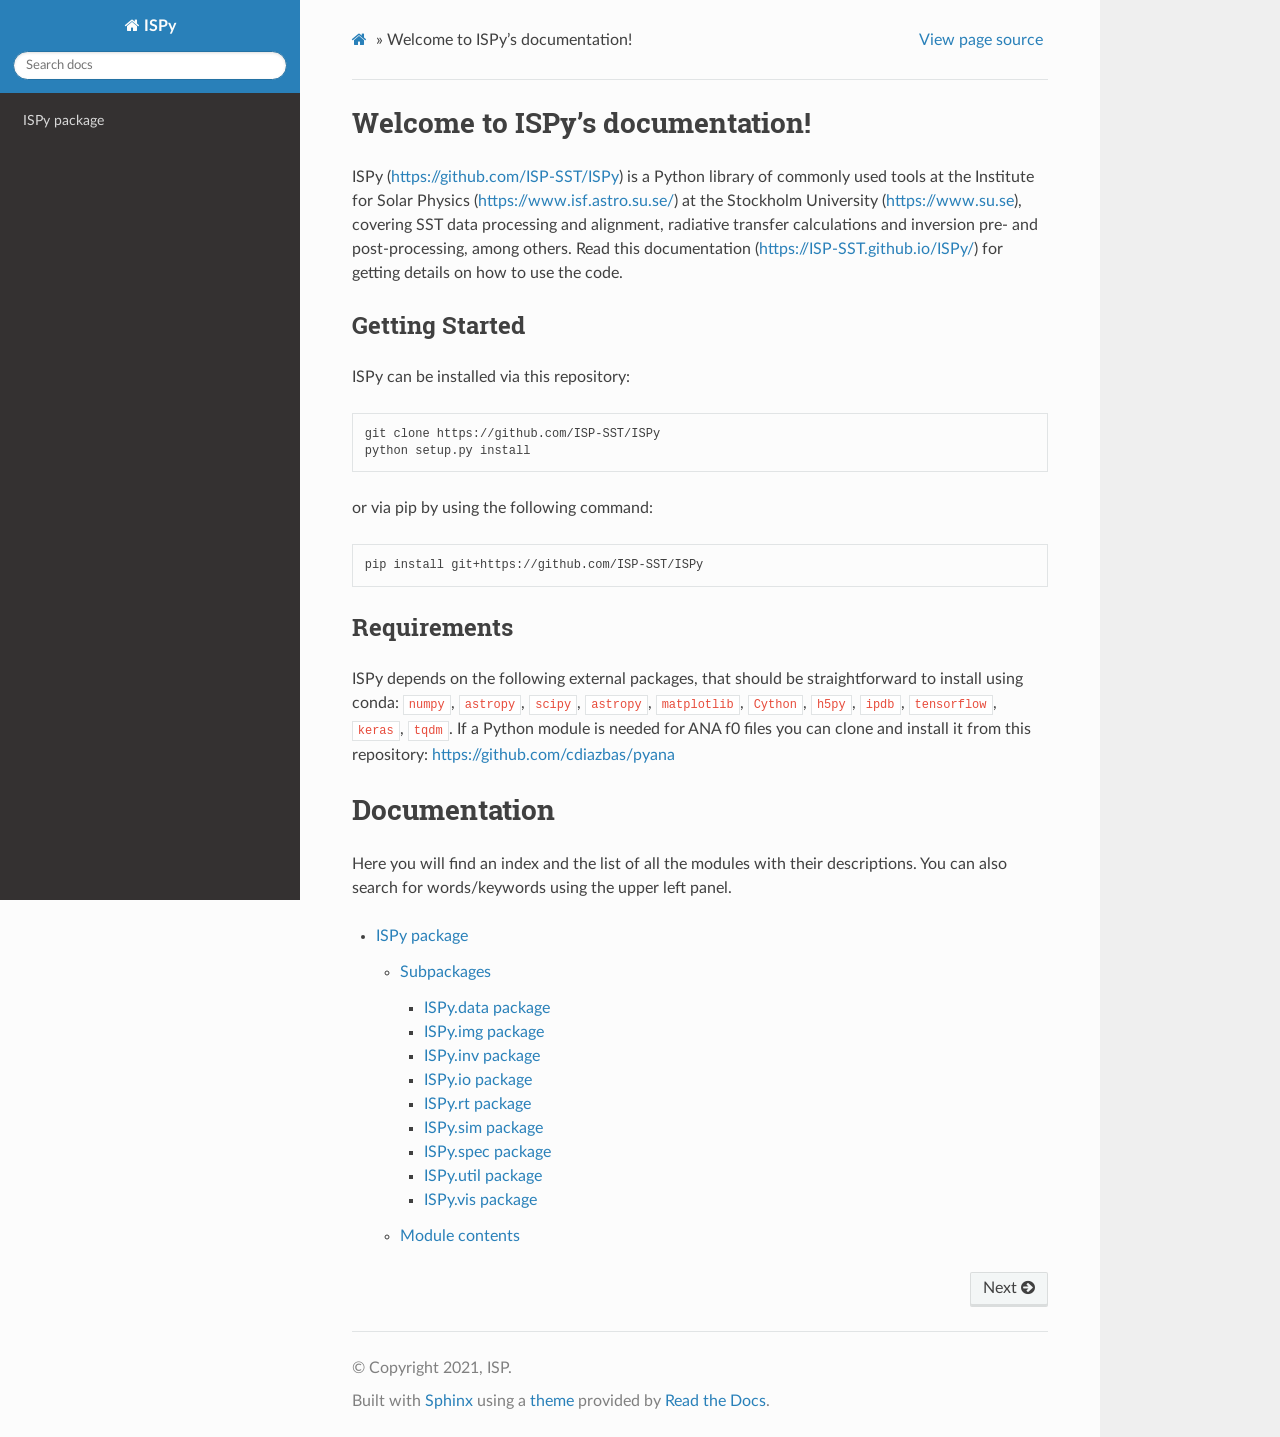
==== commit ed3f1f93: "deploy: 9d84fc9020c85969ffb8bf6ed33a9d2ad157db9c" ====
--- a/index.html
+++ b/index.html
@@ -4,7 +4,7 @@
   <meta charset="utf-8" /><meta name="generator" content="Docutils 0.17.1: http://docutils.sourceforge.net/" />
 
   <meta name="viewport" content="width=device-width, initial-scale=1.0" />
-  <title>Welcome to ISPy’s documentation! &mdash; ISPy 0.1 documentation</title>
+  <title>Welcome to ISPy’s documentation! &mdash; ISPy 0.2 documentation</title>
       <link rel="stylesheet" href="_static/pygments.css" type="text/css" />
       <link rel="stylesheet" href="_static/css/theme.css" type="text/css" />
   <!--[if lt IE 9]>
@@ -17,7 +17,8 @@
         <script src="_static/doctools.js"></script>
     <script src="_static/js/theme.js"></script>
     <link rel="index" title="Index" href="genindex.html" />
-    <link rel="search" title="Search" href="search.html" /> 
+    <link rel="search" title="Search" href="search.html" />
+    <link rel="next" title="ISPy package" href="ISPy.html" /> 
 </head>
 
 <body class="wy-body-for-nav"> 
@@ -35,16 +36,10 @@
   </form>
 </div>
         </div><div class="wy-menu wy-menu-vertical" data-spy="affix" role="navigation" aria-label="Navigation menu">
-              <!-- Local TOC -->
-              <div class="local-toc"><ul>
-<li><a class="reference internal" href="#">Welcome to ISPy’s documentation!</a><ul>
-<li><a class="reference internal" href="#getting-started">Getting Started</a></li>
-<li><a class="reference internal" href="#requirements">Requirements</a></li>
+              <ul>
+<li class="toctree-l1"><a class="reference internal" href="ISPy.html">ISPy package</a></li>
 </ul>
-</li>
-<li><a class="reference internal" href="#documentation">Documentation</a></li>
-</ul>
-</div>
+
         </div>
       </div>
     </nav>
@@ -74,32 +69,19 @@
 <p>ISPy (<a class="reference external" href="https://github.com/ISP-SST/ISPy">https://github.com/ISP-SST/ISPy</a>) is a Python library of commonly used tools at the Institute for Solar Physics (<a class="reference external" href="https://www.isf.astro.su.se/">https://www.isf.astro.su.se/</a>) at the Stockholm University (<a class="reference external" href="https://www.su.se">https://www.su.se</a>), covering SST data processing and alignment, radiative transfer calculations and inversion pre- and post-processing, among others. Read this documentation (<a class="reference external" href="https://ISP-SST.github.io/ISPy/">https://ISP-SST.github.io/ISPy/</a>) for getting details on how to use the code.</p>
 <section id="getting-started">
 <h2>Getting Started<a class="headerlink" href="#getting-started" title="Permalink to this headline"></a></h2>
-<p>Since ISPy is still in a development phase, the only possible way of
-installing the code is via compilation of the sources.
-The sources can be installed by cloning this repository and installing it:</p>
+<p>ISPy can be installed via this repository:</p>
 <div class="highlight-default notranslate"><div class="highlight"><pre><span></span><span class="n">git</span> <span class="n">clone</span> <span class="n">https</span><span class="p">:</span><span class="o">//</span><span class="n">github</span><span class="o">.</span><span class="n">com</span><span class="o">/</span><span class="n">ISP</span><span class="o">-</span><span class="n">SST</span><span class="o">/</span><span class="n">ISPy</span>
 <span class="n">python</span> <span class="n">setup</span><span class="o">.</span><span class="n">py</span> <span class="n">install</span>
 </pre></div>
 </div>
-<p>Do not forget to pull if there is a new version using the <a class="reference external" href="https://github.com/ISP-SST/ISPy">repository</a> and recompiling the code by typing the following from the location of the sources:</p>
-<div class="highlight-default notranslate"><div class="highlight"><pre><span></span><span class="n">git</span> <span class="n">pull</span>
-<span class="n">python</span> <span class="n">setup</span><span class="o">.</span><span class="n">py</span> <span class="n">install</span>
+<p>or via pip by using the following command:</p>
+<div class="highlight-default notranslate"><div class="highlight"><pre><span></span><span class="n">pip</span> <span class="n">install</span> <span class="n">git</span><span class="o">+</span><span class="n">https</span><span class="p">:</span><span class="o">//</span><span class="n">github</span><span class="o">.</span><span class="n">com</span><span class="o">/</span><span class="n">ISP</span><span class="o">-</span><span class="n">SST</span><span class="o">/</span><span class="n">ISPy</span>
 </pre></div>
 </div>
 </section>
 <section id="requirements">
 <h2>Requirements<a class="headerlink" href="#requirements" title="Permalink to this headline"></a></h2>
-<p>ISPy depends on the following external packages, that should be straightforward to install using conda:</p>
-<ul class="simple">
-<li><p><code class="docutils literal notranslate"><span class="pre">sunpy</span></code></p></li>
-<li><p><code class="docutils literal notranslate"><span class="pre">numpy</span></code></p></li>
-<li><p><code class="docutils literal notranslate"><span class="pre">astropy</span></code></p></li>
-<li><p><code class="docutils literal notranslate"><span class="pre">scipy</span></code></p></li>
-<li><p><code class="docutils literal notranslate"><span class="pre">astropy</span></code></p></li>
-<li><p><code class="docutils literal notranslate"><span class="pre">matplotlib</span></code></p></li>
-<li><p><code class="docutils literal notranslate"><span class="pre">ipdb</span></code></p></li>
-</ul>
-<p>If a Python module is needed for ANA f0 files you can clone and install it from this repository: <a class="reference external" href="https://github.com/cdiazbas/pyana">https://github.com/cdiazbas/pyana</a></p>
+<p>ISPy depends on the following external packages, that should be straightforward to install using conda: <code class="docutils literal notranslate"><span class="pre">numpy</span></code>, <code class="docutils literal notranslate"><span class="pre">astropy</span></code>, <code class="docutils literal notranslate"><span class="pre">scipy</span></code>, <code class="docutils literal notranslate"><span class="pre">astropy</span></code>, <code class="docutils literal notranslate"><span class="pre">matplotlib</span></code>, <code class="docutils literal notranslate"><span class="pre">Cython</span></code>, <code class="docutils literal notranslate"><span class="pre">h5py</span></code>, <code class="docutils literal notranslate"><span class="pre">ipdb</span></code>, <code class="docutils literal notranslate"><span class="pre">tensorflow</span></code>, <code class="docutils literal notranslate"><span class="pre">keras</span></code>, <code class="docutils literal notranslate"><span class="pre">tqdm</span></code>. If a Python module is needed for ANA f0 files you can clone and install it from this repository: <a class="reference external" href="https://github.com/cdiazbas/pyana">https://github.com/cdiazbas/pyana</a></p>
 <div class="toctree-wrapper compound">
 </div>
 </section>
@@ -107,21 +89,39 @@
 <section id="documentation">
 <h1>Documentation<a class="headerlink" href="#documentation" title="Permalink to this headline"></a></h1>
 <p>Here you will find an index and the list of all the modules with their descriptions. You can also search for words/keywords using the upper left panel.</p>
-<ul class="simple">
-<li><p><a class="reference internal" href="genindex.html"><span class="std std-ref">Index</span></a></p></li>
-<li><p><a class="reference internal" href="py-modindex.html"><span class="std std-ref">Module Index</span></a></p></li>
+<div class="toctree-wrapper compound">
+<ul>
+<li class="toctree-l1"><a class="reference internal" href="ISPy.html">ISPy package</a><ul>
+<li class="toctree-l2"><a class="reference internal" href="ISPy.html#subpackages">Subpackages</a><ul>
+<li class="toctree-l3"><a class="reference internal" href="ISPy.data.html">ISPy.data package</a></li>
+<li class="toctree-l3"><a class="reference internal" href="ISPy.img.html">ISPy.img package</a></li>
+<li class="toctree-l3"><a class="reference internal" href="ISPy.inv.html">ISPy.inv package</a></li>
+<li class="toctree-l3"><a class="reference internal" href="ISPy.io.html">ISPy.io package</a></li>
+<li class="toctree-l3"><a class="reference internal" href="ISPy.rt.html">ISPy.rt package</a></li>
+<li class="toctree-l3"><a class="reference internal" href="ISPy.sim.html">ISPy.sim package</a></li>
+<li class="toctree-l3"><a class="reference internal" href="ISPy.spec.html">ISPy.spec package</a></li>
+<li class="toctree-l3"><a class="reference internal" href="ISPy.util.html">ISPy.util package</a></li>
+<li class="toctree-l3"><a class="reference internal" href="ISPy.vis.html">ISPy.vis package</a></li>
 </ul>
+</li>
+<li class="toctree-l2"><a class="reference internal" href="ISPy.html#module-ISPy">Module contents</a></li>
+</ul>
+</li>
+</ul>
+</div>
 </section>
 
 
            </div>
           </div>
-          <footer>
+          <footer><div class="rst-footer-buttons" role="navigation" aria-label="Footer">
+        <a href="ISPy.html" class="btn btn-neutral float-right" title="ISPy package" accesskey="n" rel="next">Next <span class="fa fa-arrow-circle-right" aria-hidden="true"></span></a>
+    </div>
 
   <hr/>
 
   <div role="contentinfo">
-    <p>&#169; Copyright 2020, ISP.</p>
+    <p>&#169; Copyright 2021, ISP.</p>
   </div>
 
   Built with <a href="https://www.sphinx-doc.org/">Sphinx</a> using a
